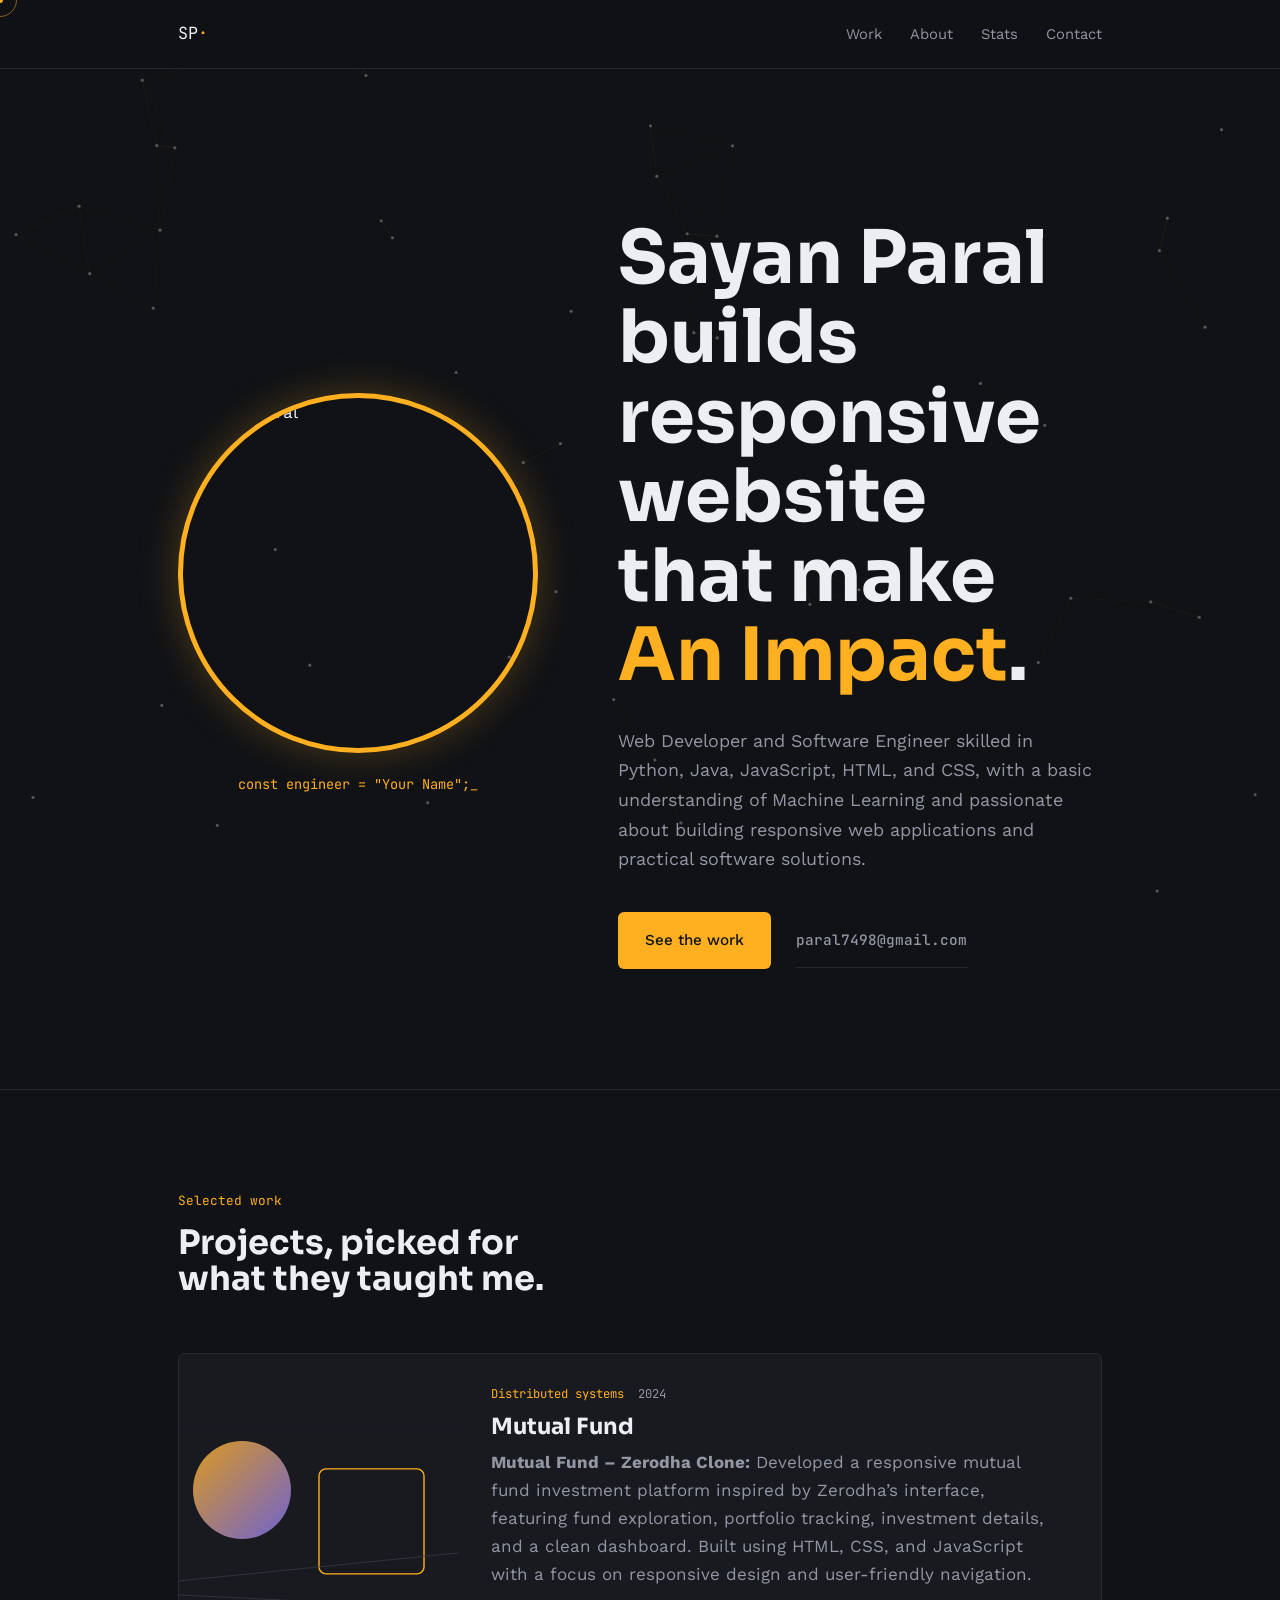
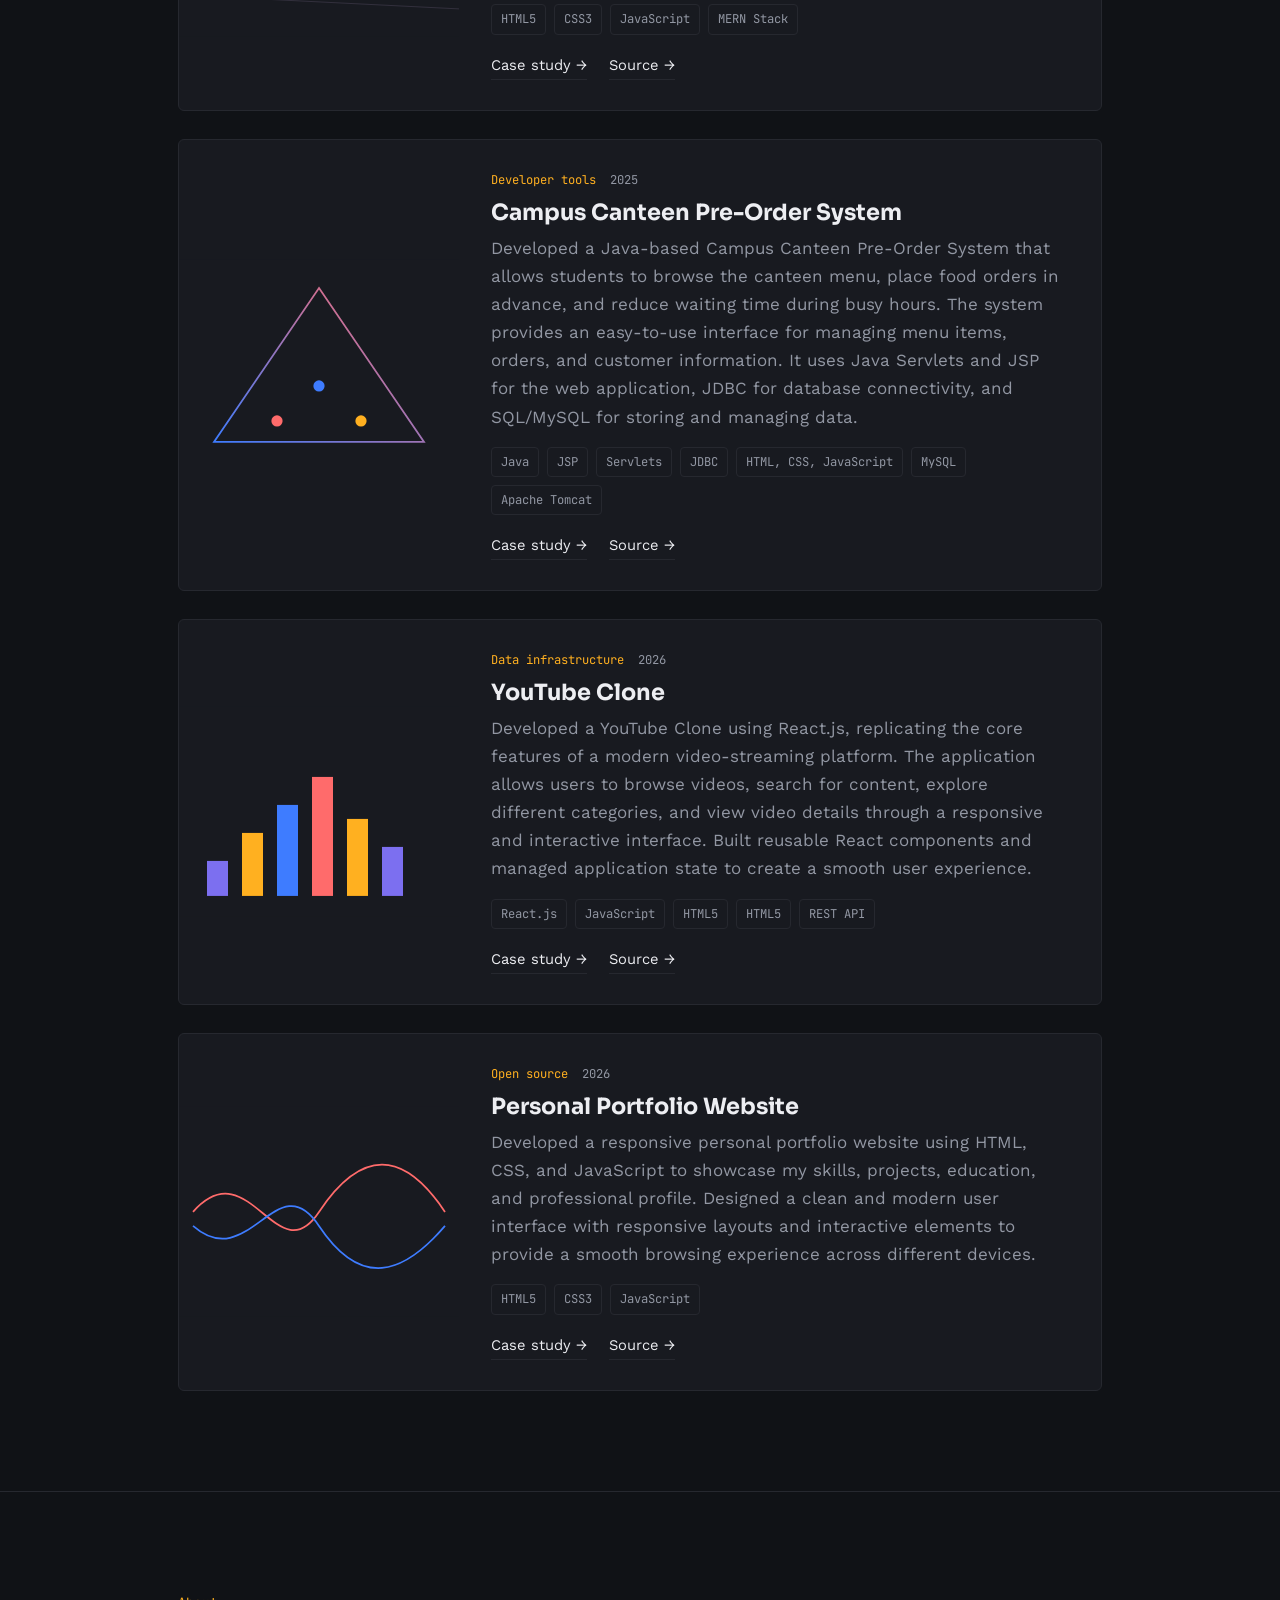
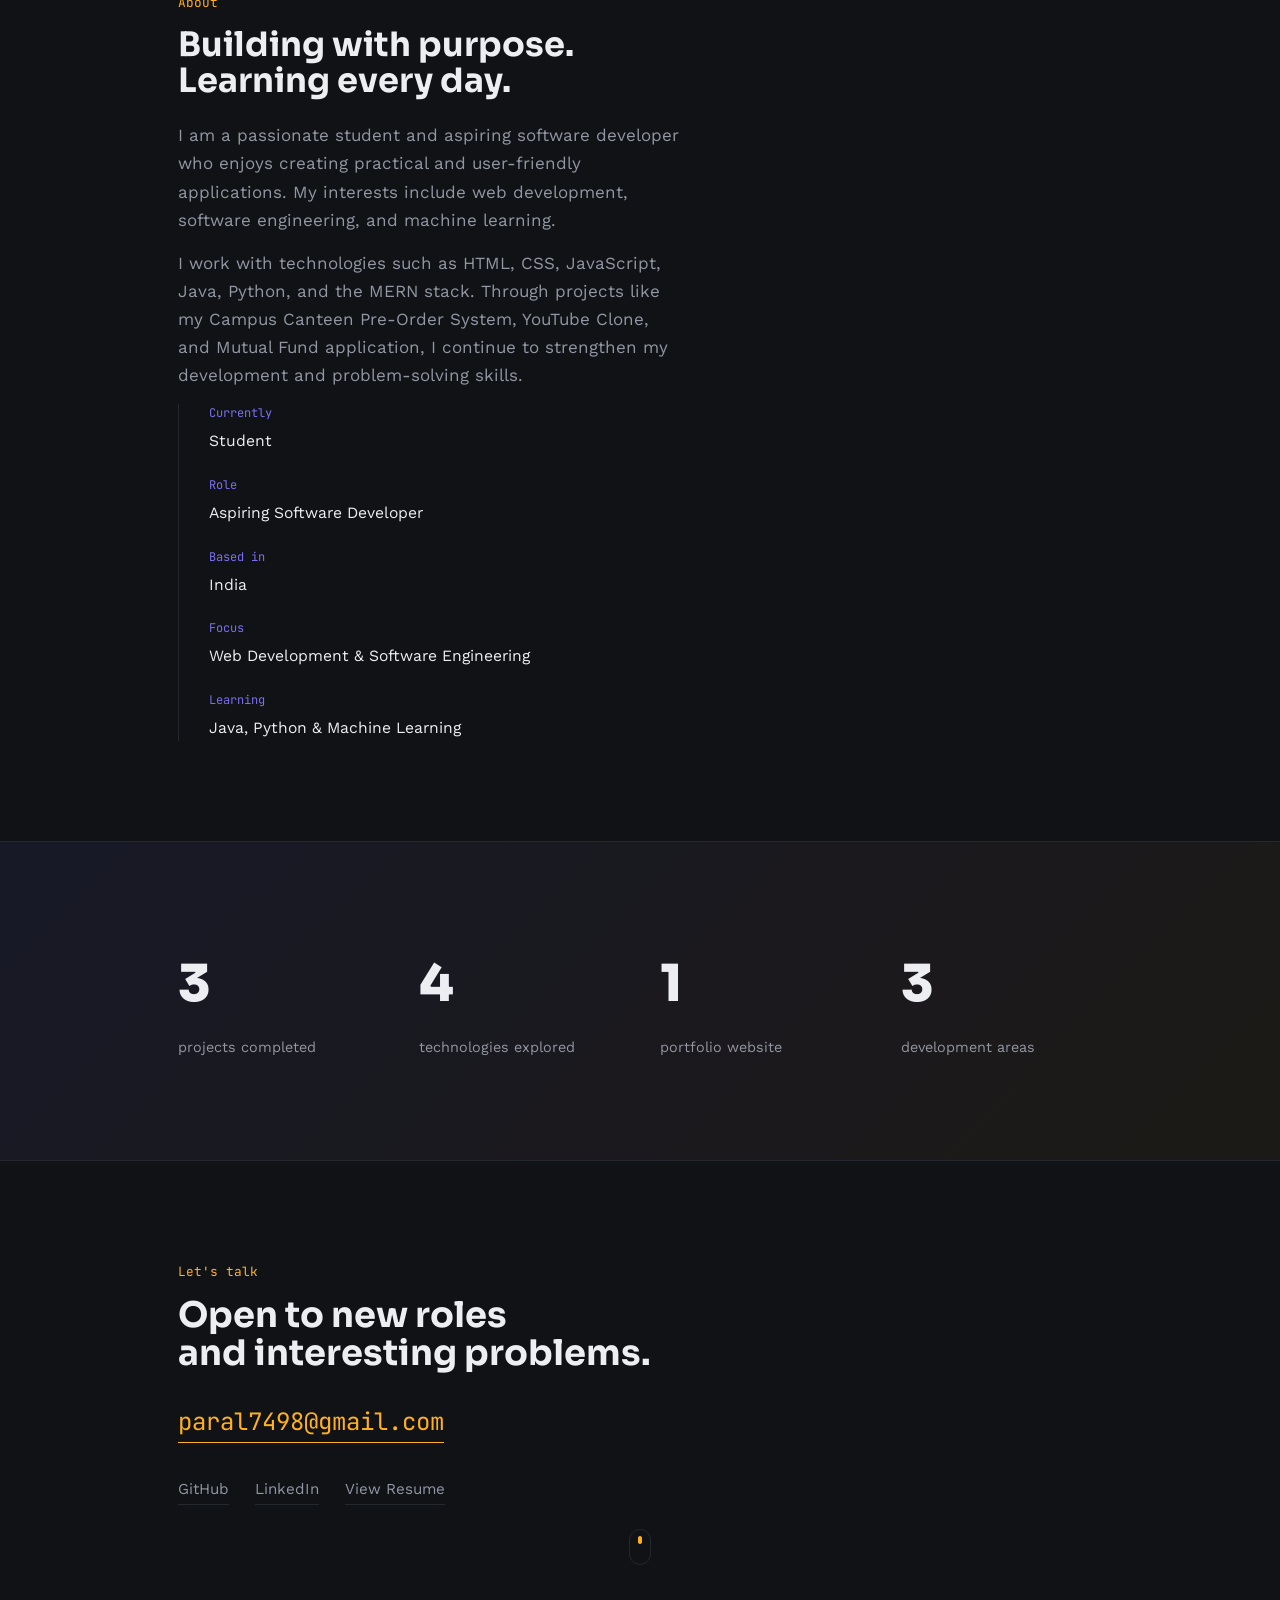
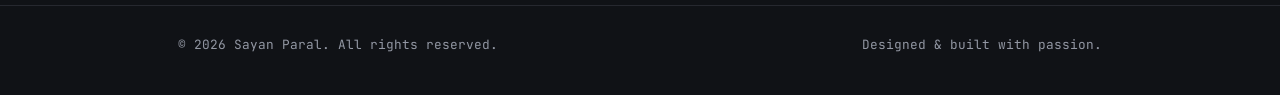
==== index.html @ 381bf586 "Add files via upload" ====
<!DOCTYPE html>
<html lang="en">
<head>
<meta charset="UTF-8">
<meta name="viewport" content="width=device-width, initial-scale=1.0">
<title>SAYAN PARAl — Software Engineer & Web Devoloper</title>
<meta name="description" content="Portfolio of Your Name, software engineer.">
<link rel="preconnect" href="https://fonts.googleapis.com">
<link rel="preconnect" href="https://fonts.gstatic.com" crossorigin>
<link href="https://fonts.googleapis.com/css2?family=Sora:wght@400;500;600;700;800&family=Work+Sans:wght@400;500&family=JetBrains+Mono:wght@400;500&display=swap" rel="stylesheet">
<link rel="stylesheet" href="style.css">
</head>
<body>

<canvas id="net" aria-hidden="true"></canvas>
<div class="cursor-dot" id="cursor-dot" aria-hidden="true"></div>
<div class="cursor-ring" id="cursor-ring" aria-hidden="true"></div>

<header class="site-header">
  <div class="wrap header-inner">
    <a href="#top" class="mark">SP<span class="mark-dot">·</span></a>
    <nav class="main-nav" id="main-nav">
      <a href="#work" data-hover>Work</a>
      <a href="#about" data-hover>About</a>
      <a href="#stats" data-hover>Stats</a>
      <a href="#contact" data-hover>Contact</a>
    </nav>
    <button class="nav-toggle" id="nav-toggle" aria-label="Toggle navigation" aria-expanded="false">
      <span></span><span></span><span></span>
    </button>
  </div>
</header>

<main id="top">

  <section class="hero">
    <div class="wrap hero-content">

      <div class="hero-left">
        <div class="profile-photo">
          <img src="images/profile.png" alt="Sayan Paral">
        </div>
        <p class="hero-tag reveal-up"><span class="typed" id="typed"></span><span class="caret">_</span></p>
      </div>

      <div class="hero-text">
        <h1 class="hero-title">
          <span class="line reveal-up" style="--d:0">Sayan Paral builds</span>
          <span class="line reveal-up" style="--d:1">responsive website</span>
          <span class="line reveal-up" style="--d:2">that make  <em>An Impact</em>.</span>
        </h1>
        <p class="hero-sub reveal-up" style="--d:3">
          Web Developer and Software Engineer skilled in Python, Java, JavaScript, HTML, and CSS, with a basic understanding of Machine Learning and passionate about building responsive web applications and practical software solutions.
        </p>
        <div class="hero-actions reveal-up" style="--d:4">
          <a href="#work" class="btn btn-primary" data-magnetic>See the work</a>
          <a href="mailto:you@example.com" class="btn btn-ghost" data-magnetic>paral7498@gmail.com</a>
        </div>
      </div>

    </div>

    <div class="scroll-cue" aria-hidden="true"><span></span></div>
  </section>

  <section id="work" class="section">
    <div class="wrap">
      <div class="section-head reveal-up">
        <p class="eyebrow">Selected work</p>
        <h2>Projects, picked for<br>what they taught me.</h2>
      </div>

      <div class="project-list">

        <article class="project reveal-up" data-tilt>
          <div class="project-media" data-pattern="1">
            <svg viewBox="0 0 400 300" class="pattern-svg" aria-hidden="true">
              <defs>
                <linearGradient id="g1" x1="0" y1="0" x2="1" y2="1">
                  <stop offset="0%" stop-color="#FFB020"/>
                  <stop offset="100%" stop-color="#7C6FF0"/>
                </linearGradient>
              </defs>
              <rect width="400" height="300" fill="#181A20"/>
              <circle cx="90" cy="90" r="70" fill="url(#g1)" opacity="0.85" class="p-shape p-shape-a"/>
              <rect x="200" y="60" width="150" height="150" rx="10" fill="none" stroke="#FFB020" stroke-width="2" class="p-shape p-shape-b"/>
              <line x1="0" y1="220" x2="400" y2="180" stroke="#3E3A4A" stroke-width="1" class="p-shape p-shape-c"/>
              <line x1="0" y1="240" x2="400" y2="260" stroke="#3E3A4A" stroke-width="1" class="p-shape p-shape-c"/>
            </svg>
          </div>
          <div class="project-body">
            <div class="project-meta">
              <span class="project-tag">Distributed systems</span>
              <span class="project-year">2024</span>
            </div>
            <h3>Mutual Fund</h3>
            <p><b>Mutual Fund – Zerodha Clone:</b> Developed a responsive mutual fund investment platform inspired by Zerodha’s interface, featuring fund exploration, portfolio tracking, investment details, and a clean dashboard. Built using HTML, CSS, and JavaScript with a focus on responsive design and user-friendly navigation.
</p>
            <ul class="project-stack">
              <li>HTML5</li><li>CSS3</li><li>JavaScript</li><li>MERN Stack</li>
            </ul>
            <div class="project-links">
              <a href="#" data-hover>Case study →</a>
              <a href="#" data-hover>Source →</a>
            </div>
          </div>
        </article>

        <article class="project reveal-up" data-tilt>
          <div class="project-media" data-pattern="2">
            <svg viewBox="0 0 400 300" class="pattern-svg" aria-hidden="true">
              <defs>
                <linearGradient id="g2" x1="0" y1="1" x2="1" y2="0">
                  <stop offset="0%" stop-color="#3E7CFF"/>
                  <stop offset="100%" stop-color="#FF6B6B"/>
                </linearGradient>
              </defs>
              <rect width="400" height="300" fill="#181A20"/>
              <polygon points="200,40 350,260 50,260" fill="none" stroke="url(#g2)" stroke-width="2.5" class="p-shape p-shape-a"/>
              <circle cx="200" cy="180" r="8" fill="#3E7CFF" class="p-shape p-shape-b"/>
              <circle cx="140" cy="230" r="8" fill="#FF6B6B" class="p-shape p-shape-c"/>
              <circle cx="260" cy="230" r="8" fill="#FFB020" class="p-shape p-shape-d"/>
            </svg>
          </div>
          <div class="project-body">
            <div class="project-meta">
              <span class="project-tag">Developer tools</span>
              <span class="project-year">2025</span>
            </div>
            <h3>Campus Canteen Pre-Order System</h3>
            <p>Developed a Java-based Campus Canteen Pre-Order System that allows students to browse the canteen menu, place food orders in advance, and reduce waiting time during busy hours. The system provides an easy-to-use interface for managing menu items, orders, and customer information. It uses Java Servlets and JSP for the web application, JDBC for database connectivity, and SQL/MySQL for storing and managing data.</p>
            <ul class="project-stack">
              <li>Java</li><li>JSP</li><li>Servlets</li><li>JDBC</li><li>HTML, CSS, JavaScript</li><li>MySQL</li><li>Apache Tomcat</li>
            </ul>
            <div class="project-links">
              <a href="#" data-hover>Case study →</a>
              <a href="#" data-hover>Source →</a>
            </div>
          </div>
        </article>

        <article class="project reveal-up" data-tilt>
          <div class="project-media" data-pattern="3">
            <svg viewBox="0 0 400 300" class="pattern-svg" aria-hidden="true">
              <rect width="400" height="300" fill="#181A20"/>
              <g class="p-shape p-shape-a">
                <rect x="40" y="220" width="30" height="50" fill="#7C6FF0"/>
                <rect x="90" y="180" width="30" height="90" fill="#FFB020"/>
                <rect x="140" y="140" width="30" height="130" fill="#3E7CFF"/>
                <rect x="190" y="100" width="30" height="170" fill="#FF6B6B"/>
                <rect x="240" y="160" width="30" height="110" fill="#FFB020"/>
                <rect x="290" y="200" width="30" height="70" fill="#7C6FF0"/>
              </g>
            </svg>
          </div>
          <div class="project-body">
            <div class="project-meta">
              <span class="project-tag">Data infrastructure</span>
              <span class="project-year">2026</span>
            </div>
            <h3>YouTube Clone</h3>
            <p>Developed a YouTube Clone using React.js, replicating the core features of a modern video-streaming platform. The application allows users to browse videos, search for content, explore different categories, and view video details through a responsive and interactive interface. Built reusable React components and managed application state to create a smooth user experience.</p>
            <ul class="project-stack">
              <li>React.js</li><li>JavaScript</li><li>HTML5</li><li>HTML5</li><li>REST API</li>
            </ul>
            <div class="project-links">
              <a href="#" data-hover>Case study →</a>
              <a href="#" data-hover>Source →</a>
            </div>
          </div>
        </article>

        <article class="project reveal-up" data-tilt>
          <div class="project-media" data-pattern="4">
            <svg viewBox="0 0 400 300" class="pattern-svg" aria-hidden="true">
              <rect width="400" height="300" fill="#181A20"/>
              <path d="M20,150 C100,60 140,240 200,150 S320,60 380,150" fill="none" stroke="#FF6B6B" stroke-width="2.5" class="p-shape p-shape-a"/>
              <path d="M20,170 C100,240 140,80 200,170 S320,240 380,170" fill="none" stroke="#3E7CFF" stroke-width="2.5" class="p-shape p-shape-b"/>
            </svg>
          </div>
          <div class="project-body">
            <div class="project-meta">
              <span class="project-tag">Open source</span>
              <span class="project-year">2026</span>
            </div>
            <h3>Personal Portfolio Website</h3>
            <p>Developed a responsive personal portfolio website using HTML, CSS, and JavaScript to showcase my skills, projects, education, and professional profile. Designed a clean and modern user interface with responsive layouts and interactive elements to provide a smooth browsing experience across different devices.</p>
            <ul class="project-stack">
              <li>HTML5</li><li>CSS3</li><li>JavaScript
</li>
            </ul>
            <div class="project-links">
              <a href="#" data-hover>Case study →</a>
              <a href="#" data-hover>Source →</a>
            </div>
          </div>
        </article>

      </div>
    </div>
  </section>

  <section id="about" class="section section-about">
    <div class="wrap about-grid">
      <div class="about-copy reveal-up">
        <p class="eyebrow">About</p>
        <h2>Building with purpose.<br>Learning every day.</h2>
        <p>
          I am a passionate student and aspiring software developer who enjoys
          creating practical and user-friendly applications. My interests include
          web development, software engineering, and machine learning.
        </p>
        <p>
          I work with technologies such as HTML, CSS, JavaScript, Java, Python,
          and the MERN stack. Through projects like my Campus Canteen Pre-Order
          System, YouTube Clone, and Mutual Fund application, I continue to
          strengthen my development and problem-solving skills.
        </p>
      <div class="about-facts reveal-up">

    <div class="fact">
        <span class="fact-label">Currently</span>
        <span class="fact-value">Student</span>
    </div>

    <div class="fact">
        <span class="fact-label">Role</span>
        <span class="fact-value">Aspiring Software Developer</span>
    </div>

    <div class="fact">
        <span class="fact-label">Based in</span>
        <span class="fact-value">India</span>
    </div>

    <div class="fact">
        <span class="fact-label">Focus</span>
        <span class="fact-value">Web Development & Software Engineering</span>
    </div>

    <div class="fact">
        <span class="fact-label">Learning</span>
        <span class="fact-value">Java, Python & Machine Learning</span>
    </div>

</div>
  </section>

  <section id="stats" class="section section-stats">
    <div class="wrap stats-grid">

        <div class="stat reveal-up">
            <span class="stat-num" data-count="3">0</span>
            <span class="stat-label">projects completed</span>
        </div>

        <div class="stat reveal-up">
            <span class="stat-num" data-count="5">0</span>
            <span class="stat-label">technologies explored</span>
        </div>

        <div class="stat reveal-up">
            <span class="stat-num" data-count="1">0</span>
            <span class="stat-label">portfolio website</span>
        </div>

        <div class="stat reveal-up">
            <span class="stat-num" data-count="3">0</span>
            <span class="stat-label">development areas</span>
        </div>

    </div>
  </section>

  <section id="contact" class="section section-contact">
    <div class="wrap">
      <p class="eyebrow reveal-up">Let's talk</p>
      <h2 class="reveal-up">Open to new roles<br>and interesting problems.</h2>
      <a href="mailto:you@example.com" class="contact-email reveal-up" data-magnetic>paral7498@gmail.com</a>
      <div class="contact-links reveal-up">
        <a href="https://github.com/Sayanme-crypto" data-hover>GitHub</a>
        <a href="https://www.linkedin.com/in/sayan-paral-2854a3326/" data-hover>LinkedIn</a>
        <a href="Resume_Sayan.pdf" target="_blank" rel="noopener noreferrer">View Resume
        </a>
      </div>
    </div>
  </section>

</main>

<footer class="site-footer">
  <div class="wrap footer-inner">
    <span>© <span id="year"></span> Sayan Paral. All rights reserved.</span>
    <span>Designed & built with passion.</span>
  </div>
</footer>

<script src="script.js"></script>
</body>
</html>
---- style.css ----
/* ---------------------------------------------
   Tokens
--------------------------------------------- */
:root {
  --bg: #101216;
  --bg-alt: #15171D;
  --surface: #181A20;
  --ink: #EDEEF2;
  --ink-soft: #9297A3;
  --amber: #FFB020;
  --violet: #7C6FF0;
  --line: #26282F;

  --font-display: 'Sora', sans-serif;
  --font-body: 'Work Sans', sans-serif;
  --font-mono: 'JetBrains Mono', monospace;

  --max-w: 980px;
  --radius: 6px;
}

* { box-sizing: border-box; }
html { scroll-behavior: smooth; }

@media (prefers-reduced-motion: reduce) {
  html { scroll-behavior: auto; }
  *, .reveal-up { animation: none !important; transition: none !important; opacity: 1 !important; transform: none !important; }
  #net { display: none; }
}

body {
  margin: 0;
  background: var(--bg);
  color: var(--ink);
  font-family: var(--font-body);
  font-size: 17px;
  line-height: 1.65;
  -webkit-font-smoothing: antialiased;
  cursor: none;
}

@media (hover: none) {
  body { cursor: auto; }
  .cursor-dot, .cursor-ring { display: none; }
}

.wrap { max-width: var(--max-w); margin: 0 auto; padding: 0 28px; }
a { color: inherit; text-decoration: none; }
h1, h2, h3 { font-family: var(--font-display); font-weight: 700; line-height: 1.08; margin: 0; }
p { margin: 0 0 0.9em; color: var(--ink-soft); }
p:last-child { margin-bottom: 0; }
em { color: var(--amber); font-style: normal; }

/* ---------------------------------------------
   Canvas network background
--------------------------------------------- */
#net {
  position: fixed;
  inset: 0;
  z-index: 0;
  opacity: 0.55;
}

header, main, footer { position: relative; z-index: 1; }

/* ---------------------------------------------
   Custom cursor
--------------------------------------------- */
.cursor-dot, .cursor-ring {
  position: fixed;
  top: 0; left: 0;
  pointer-events: none;
  z-index: 999;
  border-radius: 50%;
  transform: translate(-50%, -50%);
}
.cursor-dot {
  width: 6px; height: 6px;
  background: var(--amber);
  transition: transform 0.1s ease;
}
.cursor-ring {
  width: 34px; height: 34px;
  border: 1px solid rgba(255,176,32,0.5);
  transition: transform 0.18s ease, width 0.2s ease, height 0.2s ease, border-color 0.2s ease;
}
.cursor-ring.active {
  width: 54px; height: 54px;
  border-color: var(--violet);
}

/* ---------------------------------------------
   Header
--------------------------------------------- */
.site-header {
  position: sticky;
  top: 0;
  z-index: 10;
  background: rgba(16, 18, 22, 0.75);
  backdrop-filter: blur(10px);
  border-bottom: 1px solid var(--line);
}
.header-inner { display: flex; align-items: center; justify-content: space-between; height: 68px; }
.mark { font-family: var(--font-mono); font-size: 1.05rem; }
.mark-dot { color: var(--amber); }
.main-nav { display: flex; gap: 28px; }
.main-nav a { font-size: 0.92rem; color: var(--ink-soft); position: relative; padding: 6px 0; }
.main-nav a::after {
  content: ''; position: absolute; left: 0; right: 100%; bottom: 0;
  height: 1px; background: var(--amber); transition: right 0.25s ease;
}
.main-nav a:hover, .main-nav a:focus-visible { color: var(--ink); }
.main-nav a:hover::after, .main-nav a:focus-visible::after { right: 0; }

.nav-toggle { display: none; flex-direction: column; gap: 5px; background: none; border: none; cursor: pointer; padding: 8px; }
.nav-toggle span { width: 22px; height: 2px; background: var(--ink); display: block; }

a:focus-visible, button:focus-visible { outline: 2px solid var(--amber); outline-offset: 3px; }

/* ---------------------------------------------
   Hero
--------------------------------------------- */
.hero { padding: 150px 0 120px; min-height: 88vh; display: flex; align-items: center; }
.hero .wrap { width: 100%; }

/* photo + text side by side */
.hero-content {
  display: flex;
  align-items: center;
  justify-content: space-between;
  gap: 80px;
}

/* left side: photo on top, tag underneath */
.hero-left {
  display: flex;
  flex-direction: column;
  align-items: center;
  gap: 20px;
  flex-shrink: 0;
}

.profile-photo {
  width: 360px;
  height: 360px;
  flex-shrink: 0;
}

.profile-photo img {
  width: 100%;
  height: 100%;
  object-fit: cover;
  border-radius: 50%;
  border: 5px solid var(--amber);
  box-shadow: 0 0 40px rgba(255, 176, 32, 0.25);
  display: block;
}

.hero-tag {
  font-family: var(--font-mono);
  font-size: 0.85rem;
  color: var(--amber);
  margin: 0;
  min-height: 1.2em;
}
.caret { animation: blink 1s step-end infinite; }
@keyframes blink { 50% { opacity: 0; } }

/* right side: headline, then description, then the two action tags */
.hero-text { min-width: 0; }

.hero-title { font-size: clamp(2.6rem, 6vw, 4.6rem); margin-bottom: 30px; }
.hero-title .line { display: block; }

.hero-sub { max-width: 48ch; font-size: 1.12rem; margin-bottom: 38px; }

.hero-actions { display: flex; align-items: center; gap: 24px; flex-wrap: wrap; }

.btn {
  display: inline-block;
  padding: 15px 26px;
  border-radius: var(--radius);
  font-size: 0.95rem;
  font-weight: 500;
  border: 1px solid transparent;
  transition: background 0.2s ease, color 0.2s ease, border-color 0.2s ease, transform 0.2s ease;
}
.btn-primary { background: var(--amber); color: #14161A; }
.btn-primary:hover { background: #ffc35c; }
.btn-ghost { font-family: var(--font-mono); font-size: 0.9rem; color: var(--ink-soft); border-bottom: 1px solid var(--line); border-radius: 0; padding: 15px 0; }
.btn-ghost:hover { color: var(--ink); border-color: var(--amber); }

.scroll-cue {
  position: absolute;
  bottom: 40px;
  left: 50%;
  transform: translateX(-50%);
  width: 22px;
  height: 36px;
  border: 1px solid var(--line);
  border-radius: 12px;
}
.scroll-cue span {
  display: block;
  width: 4px; height: 8px;
  background: var(--amber);
  border-radius: 2px;
  margin: 6px auto 0;
  animation: scrollcue 1.8s ease infinite;
}
@keyframes scrollcue {
  0% { transform: translateY(0); opacity: 1; }
  70% { transform: translateY(12px); opacity: 0; }
  100% { opacity: 0; }
}

/* ---------------------------------------------
   Reveal-on-scroll
--------------------------------------------- */
.reveal-up {
  opacity: 0;
  transform: translateY(24px);
  transition: opacity 0.7s ease, transform 0.7s ease;
  transition-delay: calc(var(--d, 0) * 0.09s);
}
.reveal-up.in { opacity: 1; transform: translateY(0); }

/* ---------------------------------------------
   Sections
--------------------------------------------- */
.section { padding: 100px 0; border-top: 1px solid var(--line); }
.section-alt { background: var(--bg-alt); }

.eyebrow {
  font-family: var(--font-mono);
  font-size: 0.8rem;
  color: var(--amber);
  margin: 0 0 14px;
}

.section-head { margin-bottom: 56px; max-width: 40ch; }
.section-head h2 { font-size: 2.1rem; }

/* ---------------------------------------------
   Projects
--------------------------------------------- */
.project-list { display: flex; flex-direction: column; gap: 28px; }

.project {
  display: grid;
  grid-template-columns: 280px 1fr;
  gap: 32px;
  background: var(--surface);
  border: 1px solid var(--line);
  border-radius: var(--radius);
  overflow: hidden;
  transition: border-color 0.25s ease, transform 0.25s ease;
  will-change: transform;
}
.project:hover { border-color: #3a3d47; }

.project-media {
  position: relative;
  overflow: hidden;
  min-height: 220px;
}
.pattern-svg { width: 100%; height: 100%; display: block; }
.p-shape { transition: transform 0.6s cubic-bezier(0.2, 0.8, 0.2, 1); transform-origin: center; }
.project:hover .p-shape-a { transform: scale(1.08) rotate(-4deg); }
.project:hover .p-shape-b { transform: scale(1.05) rotate(3deg); }
.project:hover .p-shape-c { transform: translateX(6px); }
.project:hover .p-shape-d { transform: scale(1.15); }

.project-body { padding: 30px 30px 30px 0; display: flex; flex-direction: column; justify-content: center; }

.project-meta { display: flex; gap: 14px; align-items: center; margin-bottom: 10px; }
.project-tag { font-family: var(--font-mono); font-size: 0.76rem; color: var(--amber); }
.project-year { font-family: var(--font-mono); font-size: 0.76rem; color: var(--ink-soft); }

.project h3 { font-size: 1.4rem; margin-bottom: 10px; color: var(--ink); }
.project p { max-width: 52ch; margin-bottom: 16px; }

.project-stack { list-style: none; display: flex; flex-wrap: wrap; gap: 8px; padding: 0; margin: 0 0 18px; }
.project-stack li {
  font-family: var(--font-mono); font-size: 0.76rem; color: var(--ink-soft);
  border: 1px solid var(--line); border-radius: 4px; padding: 4px 9px;
}

.project-links { display: flex; gap: 22px; }
.project-links a { font-size: 0.92rem; color: var(--ink); border-bottom: 1px solid var(--line); padding-bottom: 2px; transition: border-color 0.2s ease, color 0.2s ease; }
.project-links a:hover { color: var(--amber); border-color: var(--amber); }

/* ---------------------------------------------
   About
--------------------------------------------- */
.about-grid { display: grid; grid-template-columns: 1.4fr 1fr; gap: 60px; }
.about-copy h2 { font-size: 2.1rem; margin-bottom: 22px; }
.about-copy p { max-width: 54ch; }

.about-facts { display: flex; flex-direction: column; gap: 22px; border-left: 1px solid var(--line); padding-left: 30px; }
.fact { display: flex; flex-direction: column; gap: 4px; }
.fact-label { font-family: var(--font-mono); font-size: 0.75rem; color: var(--violet); }
.fact-value { font-size: 0.98rem; color: var(--ink); }

/* ---------------------------------------------
   Stats
--------------------------------------------- */
.section-stats { background: linear-gradient(135deg, rgba(124,111,240,0.08), rgba(255,176,32,0.05)); }
.stats-grid { display: grid; grid-template-columns: repeat(4, 1fr); gap: 40px; text-align: left; }
.stat-num {
  display: block;
  font-family: var(--font-display);
  font-size: clamp(2.4rem, 4vw, 3.2rem);
  font-weight: 800;
  color: var(--ink);
  margin-bottom: 6px;
}
.stat-label { font-size: 0.9rem; color: var(--ink-soft); }

/* ---------------------------------------------
   Contact
--------------------------------------------- */
.section-contact h2 { font-size: 2.2rem; margin: 0 0 30px; }
.contact-email {
  font-family: var(--font-mono);
  font-size: 1.5rem;
  color: var(--amber);
  display: inline-block;
  margin-bottom: 34px;
  border-bottom: 1px solid var(--amber);
}
.contact-email:hover { color: var(--violet); border-color: var(--violet); }
.contact-links { display: flex; gap: 26px; }
.contact-links a { font-size: 0.95rem; color: var(--ink-soft); border-bottom: 1px solid var(--line); padding-bottom: 2px; }
.contact-links a:hover { color: var(--ink); border-color: var(--ink); }

/* ---------------------------------------------
   Footer
--------------------------------------------- */
.site-footer { border-top: 1px solid var(--line); padding: 28px 0 40px; }
.footer-inner { display: flex; justify-content: space-between; font-family: var(--font-mono); font-size: 0.8rem; color: var(--ink-soft); }

/* ---------------------------------------------
   Responsive
--------------------------------------------- */
@media (max-width: 850px) {
  .hero-content {
    flex-direction: column;
    text-align: center;
    gap: 40px;
  }

  .profile-photo {
    width: 280px;
    height: 280px;
  }
}

@media (max-width: 760px) {
  body { cursor: auto; }
  .cursor-dot, .cursor-ring { display: none; }

  .main-nav {
    position: absolute; top: 68px; left: 0; right: 0;
    background: var(--bg); border-bottom: 1px solid var(--line);
    flex-direction: column; padding: 16px 28px 24px; gap: 16px; display: none;
  }
  .main-nav.open { display: flex; }
  .nav-toggle { display: flex; }

  .hero { padding: 110px 0 80px; min-height: auto; }

  .wrap { padding: 0 20px; }

  .project { grid-template-columns: 1fr; }
  .project-media { min-height: 180px; }
  .project-body { padding: 24px; }

  .about-grid { grid-template-columns: 1fr; }
  .about-facts { border-left: none; border-top: 1px solid var(--line); padding-left: 0; padding-top: 26px; }

  .stats-grid { grid-template-columns: repeat(2, 1fr); gap: 32px; }

  .footer-inner { flex-direction: column; gap: 6px; }
}
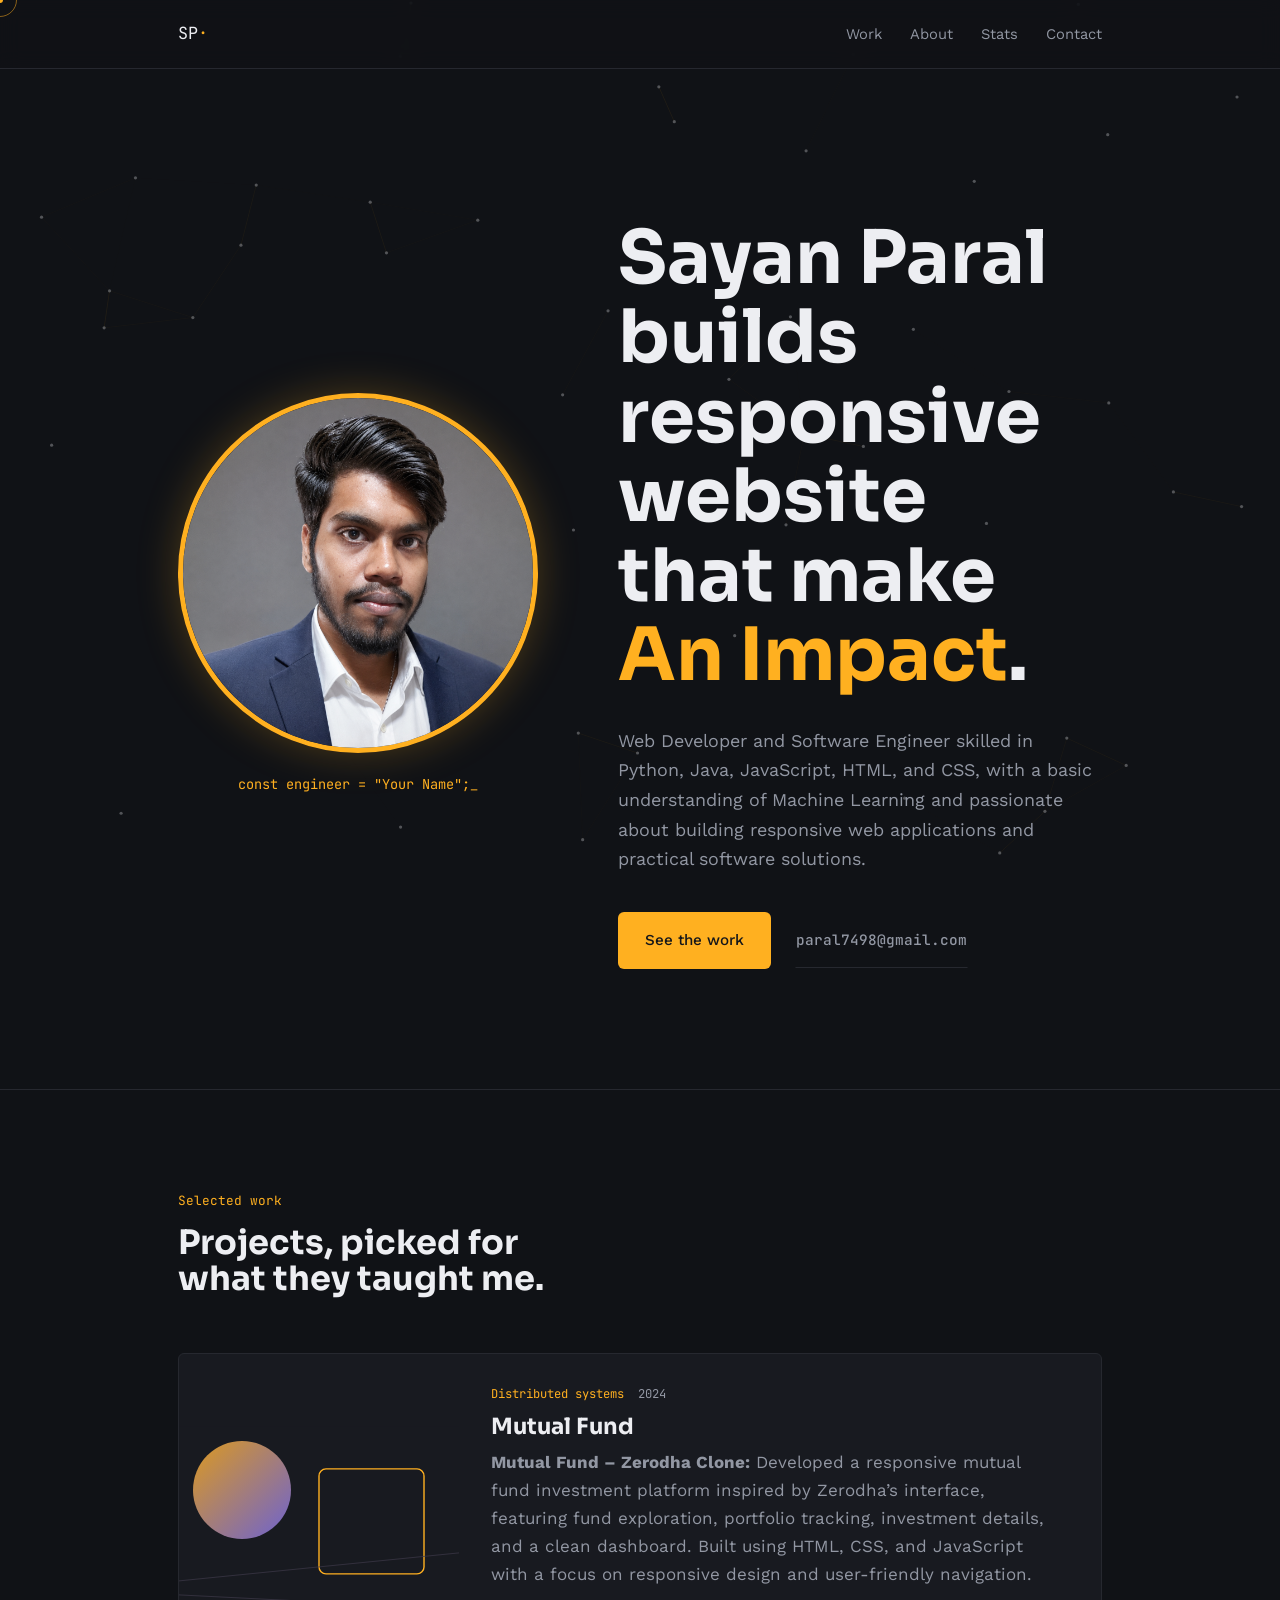
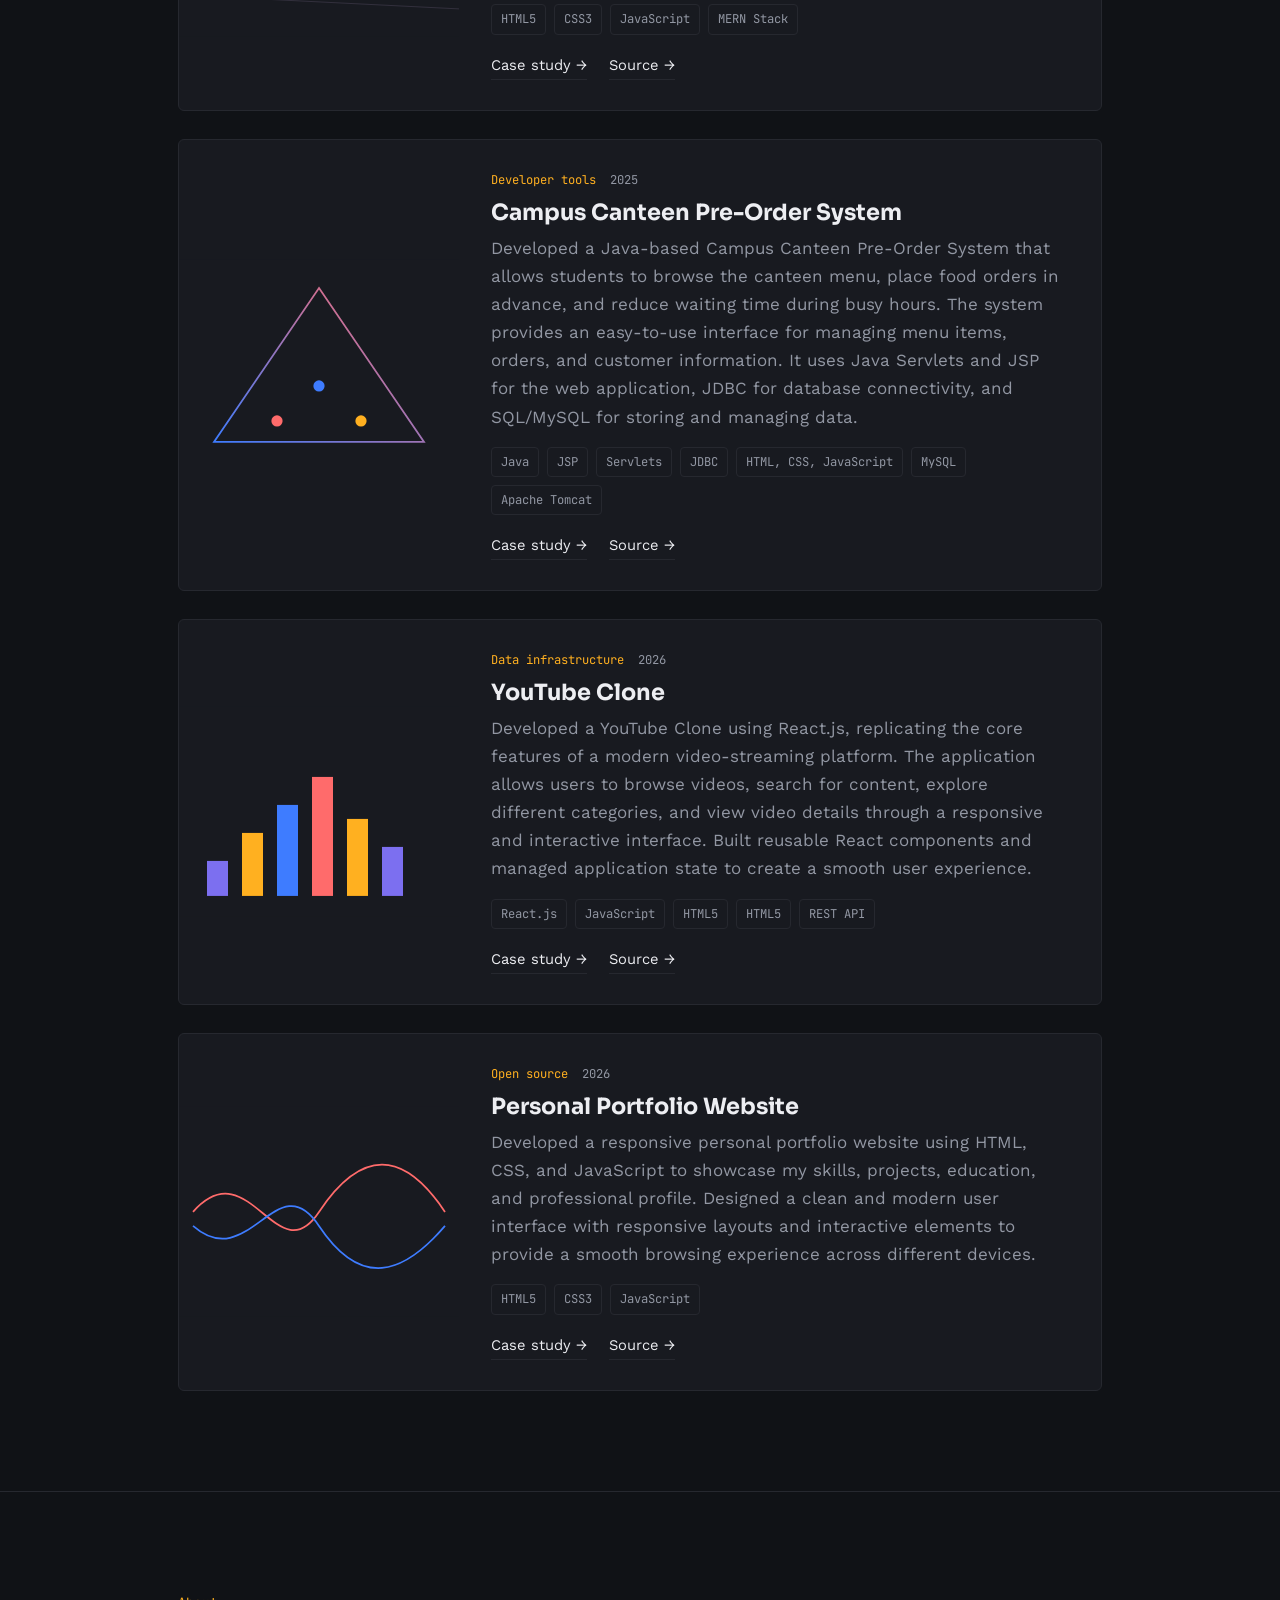
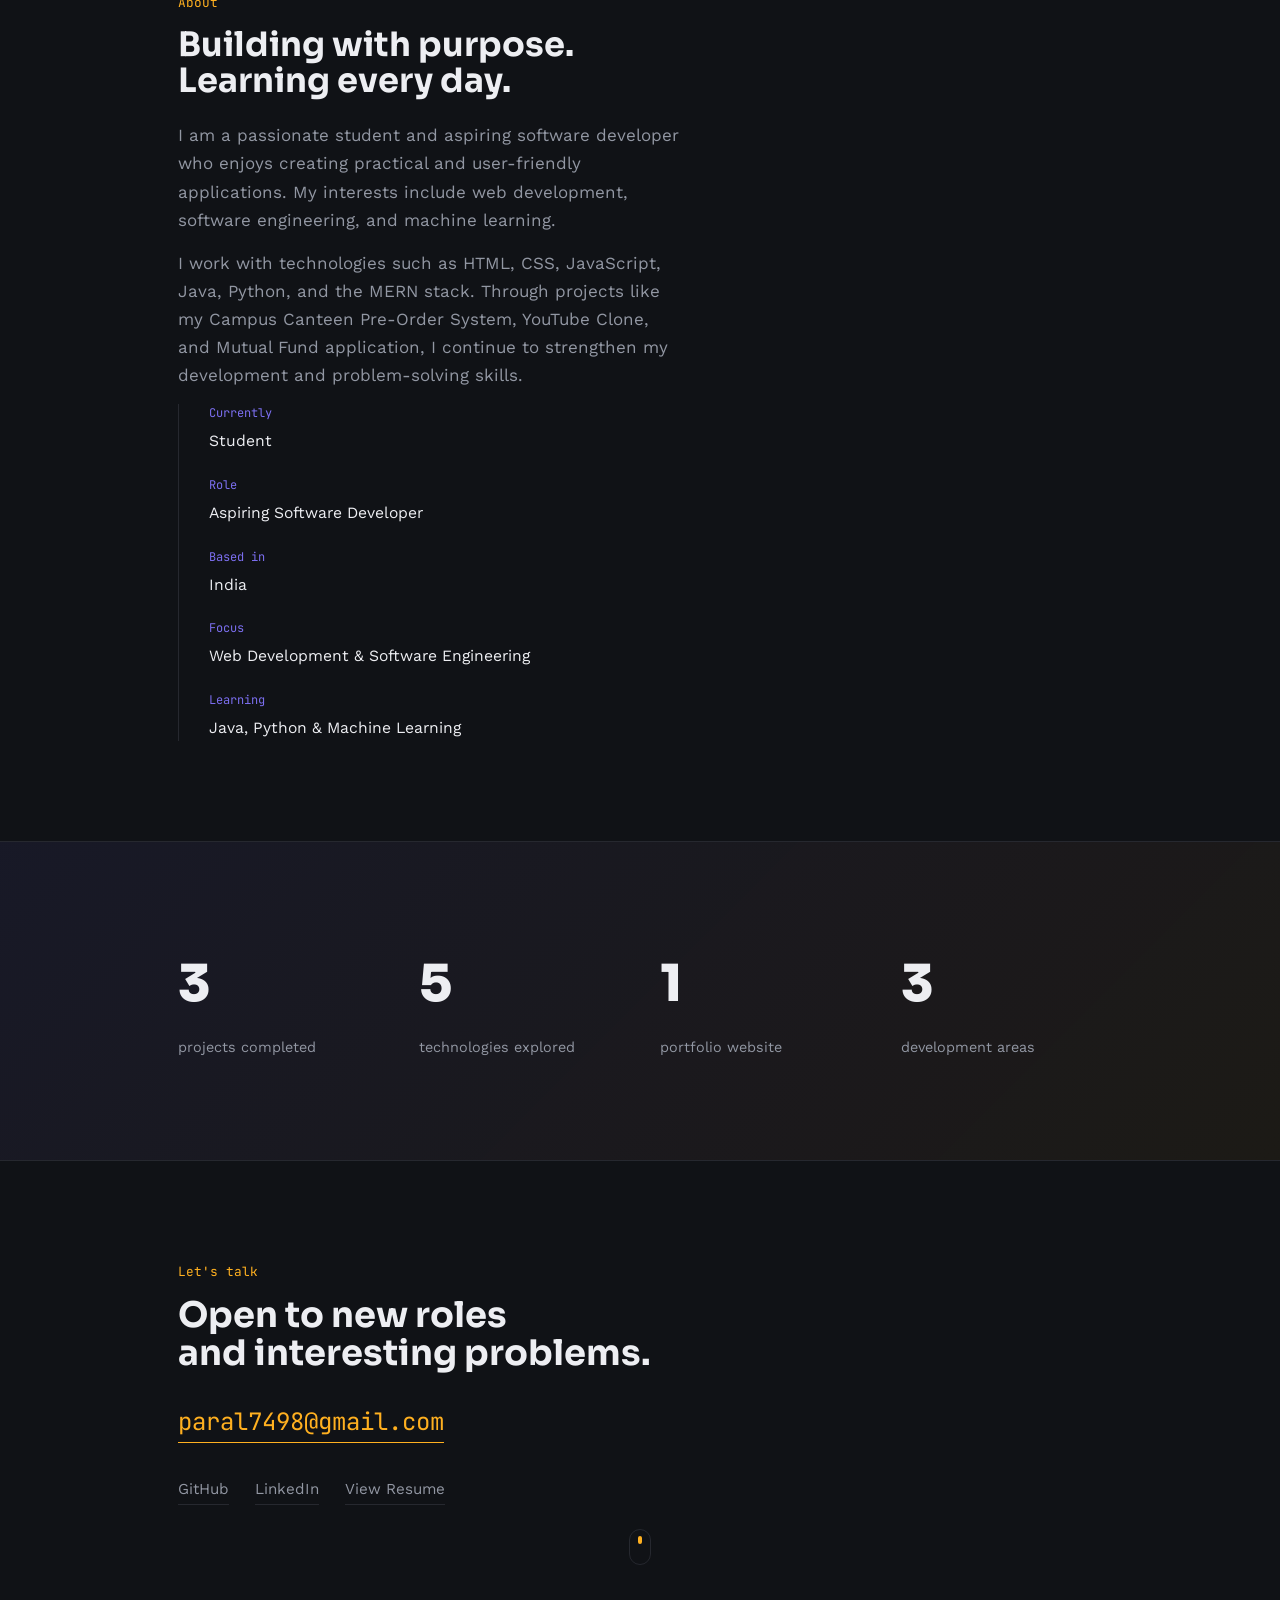
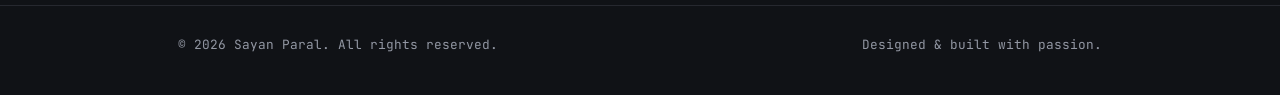
==== commit 37cfdf8f: "Update image source path in index.html" ====
--- a/index.html
+++ b/index.html
@@ -38,7 +38,7 @@
 
       <div class="hero-left">
         <div class="profile-photo">
-          <img src="images/profile.png" alt="Sayan Paral">
+          <img src="profile.png" alt="Sayan Paral">
         </div>
         <p class="hero-tag reveal-up"><span class="typed" id="typed"></span><span class="caret">_</span></p>
       </div>
@@ -297,4 +297,4 @@
 
 <script src="script.js"></script>
 </body>
-</html>+</html>
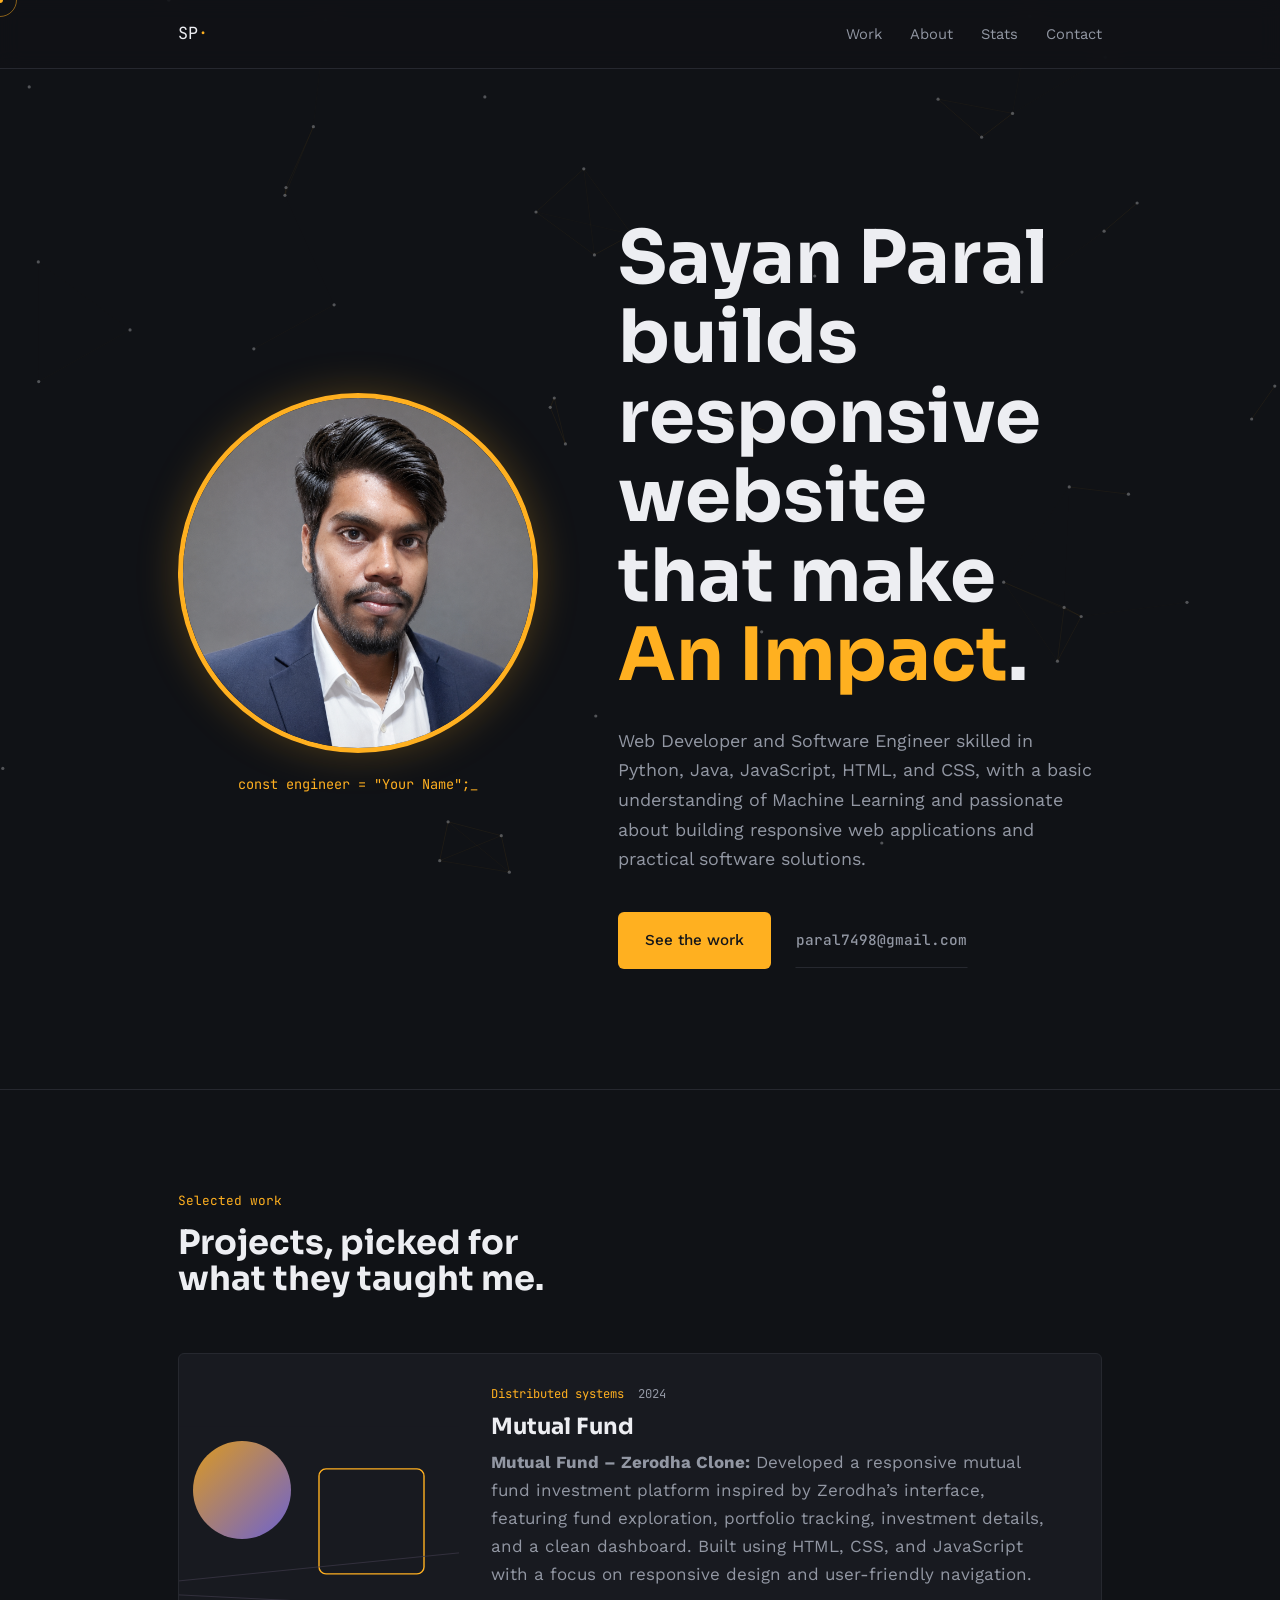
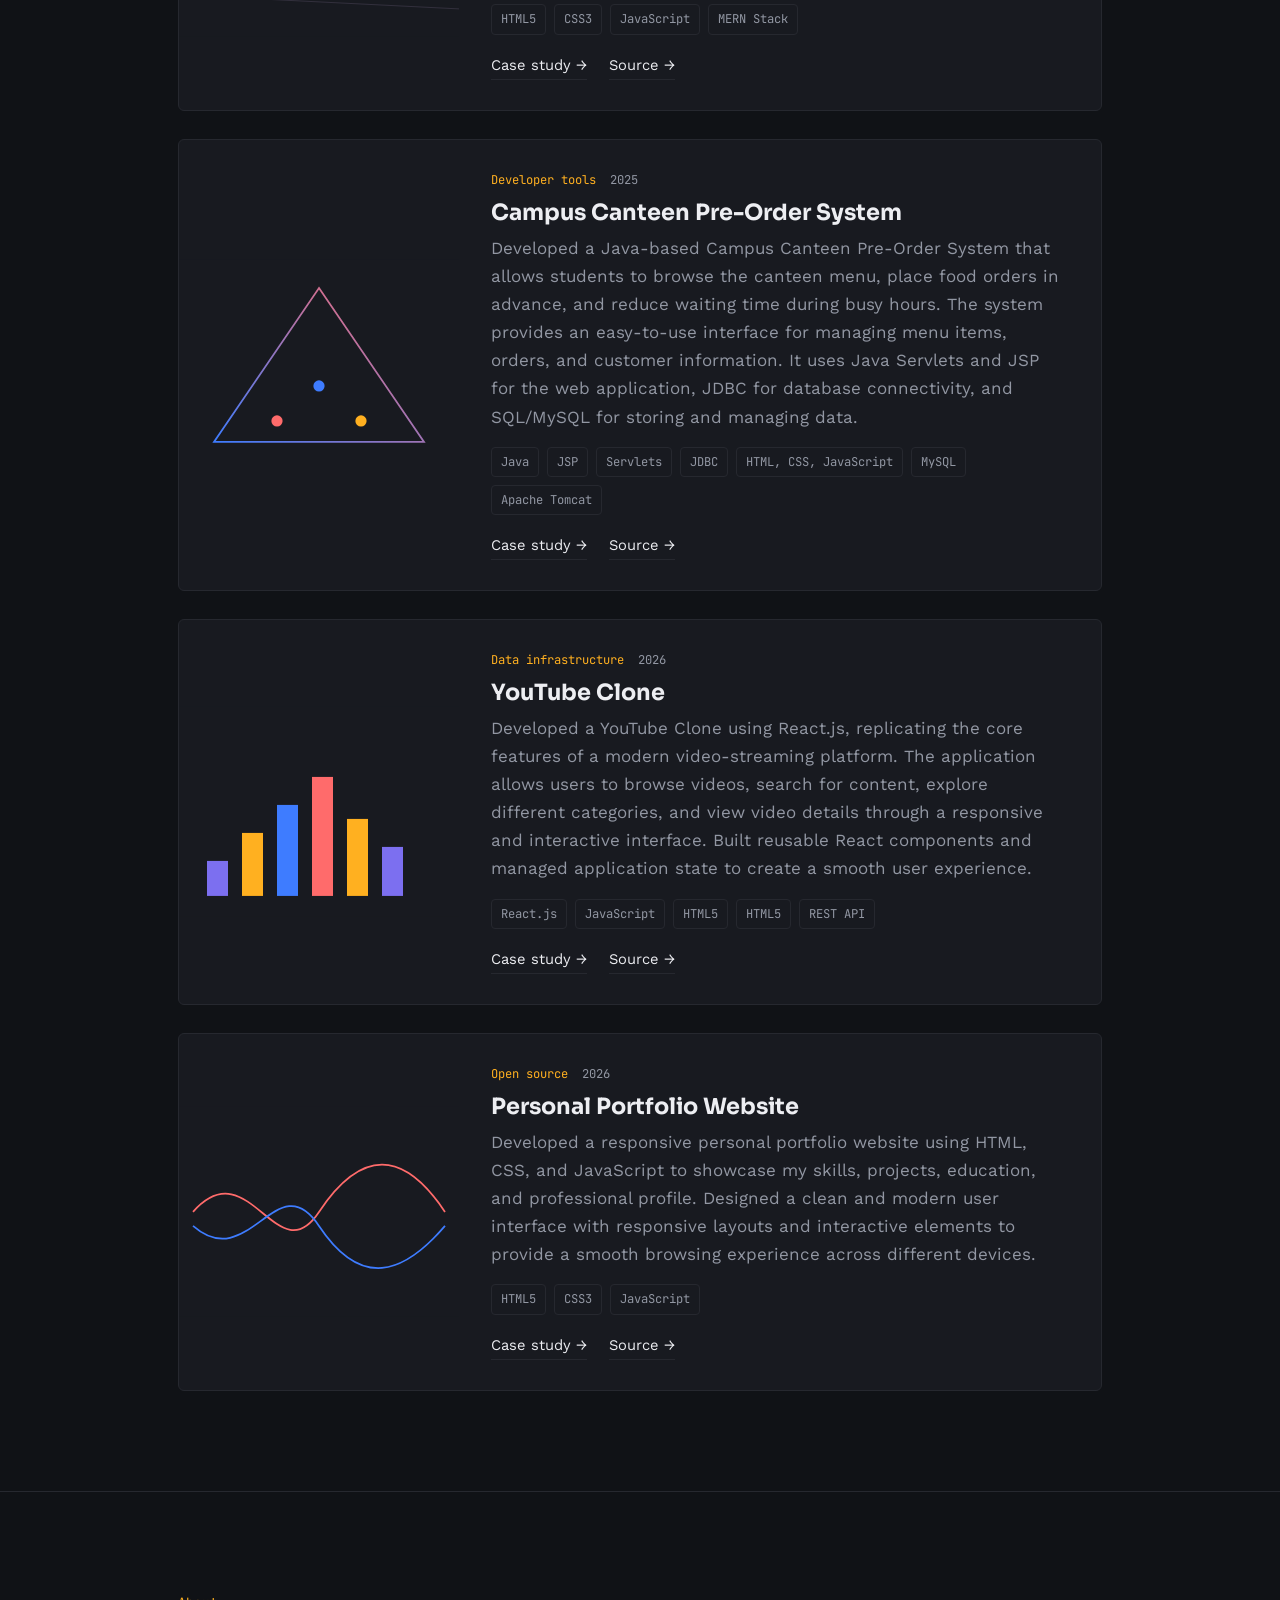
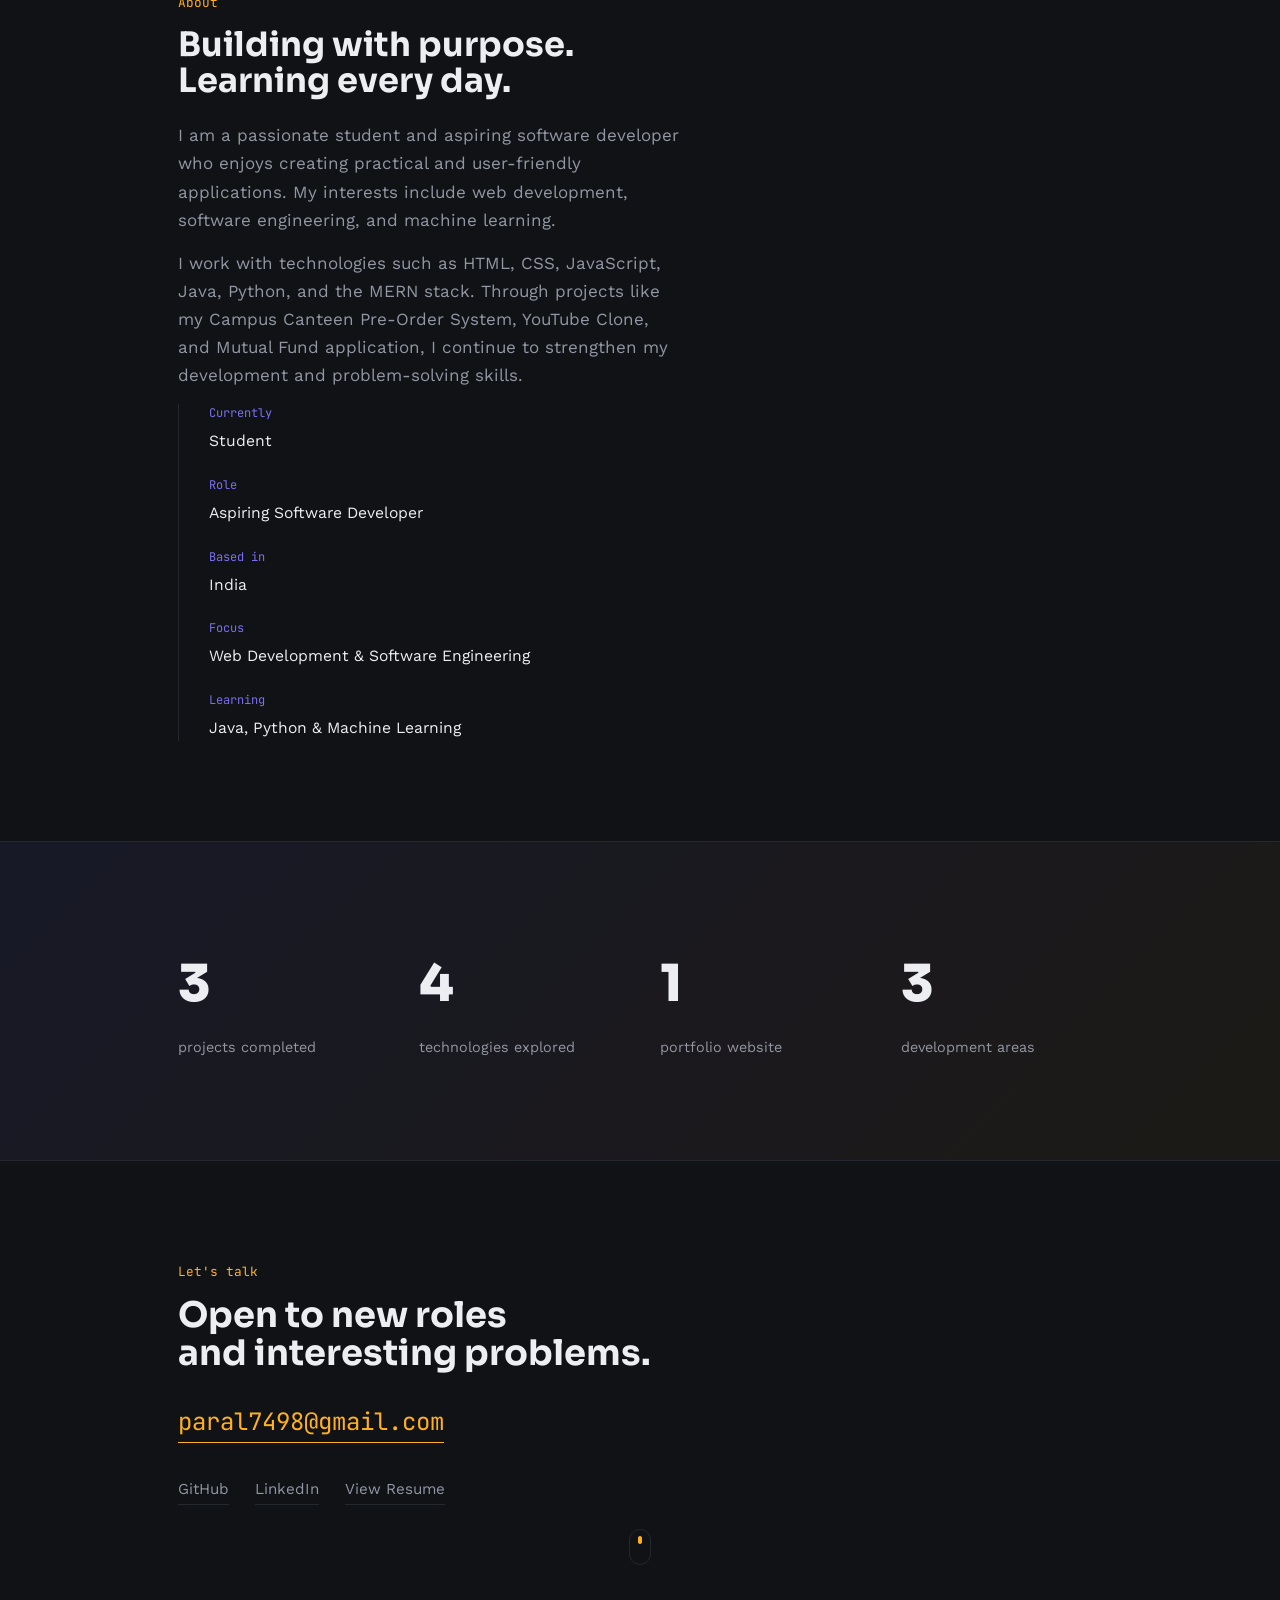
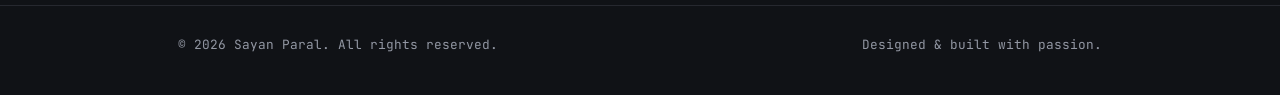
==== commit 45ae31da: "Fix title typo in index.html" ====
--- a/index.html
+++ b/index.html
@@ -3,7 +3,7 @@
 <head>
 <meta charset="UTF-8">
 <meta name="viewport" content="width=device-width, initial-scale=1.0">
-<title>SAYAN PARAl — Software Engineer & Web Devoloper</title>
+<title>SAYAN PARAL — Software Engineer & Web Devoloper</title>
 <meta name="description" content="Portfolio of Your Name, software engineer.">
 <link rel="preconnect" href="https://fonts.googleapis.com">
 <link rel="preconnect" href="https://fonts.gstatic.com" crossorigin>
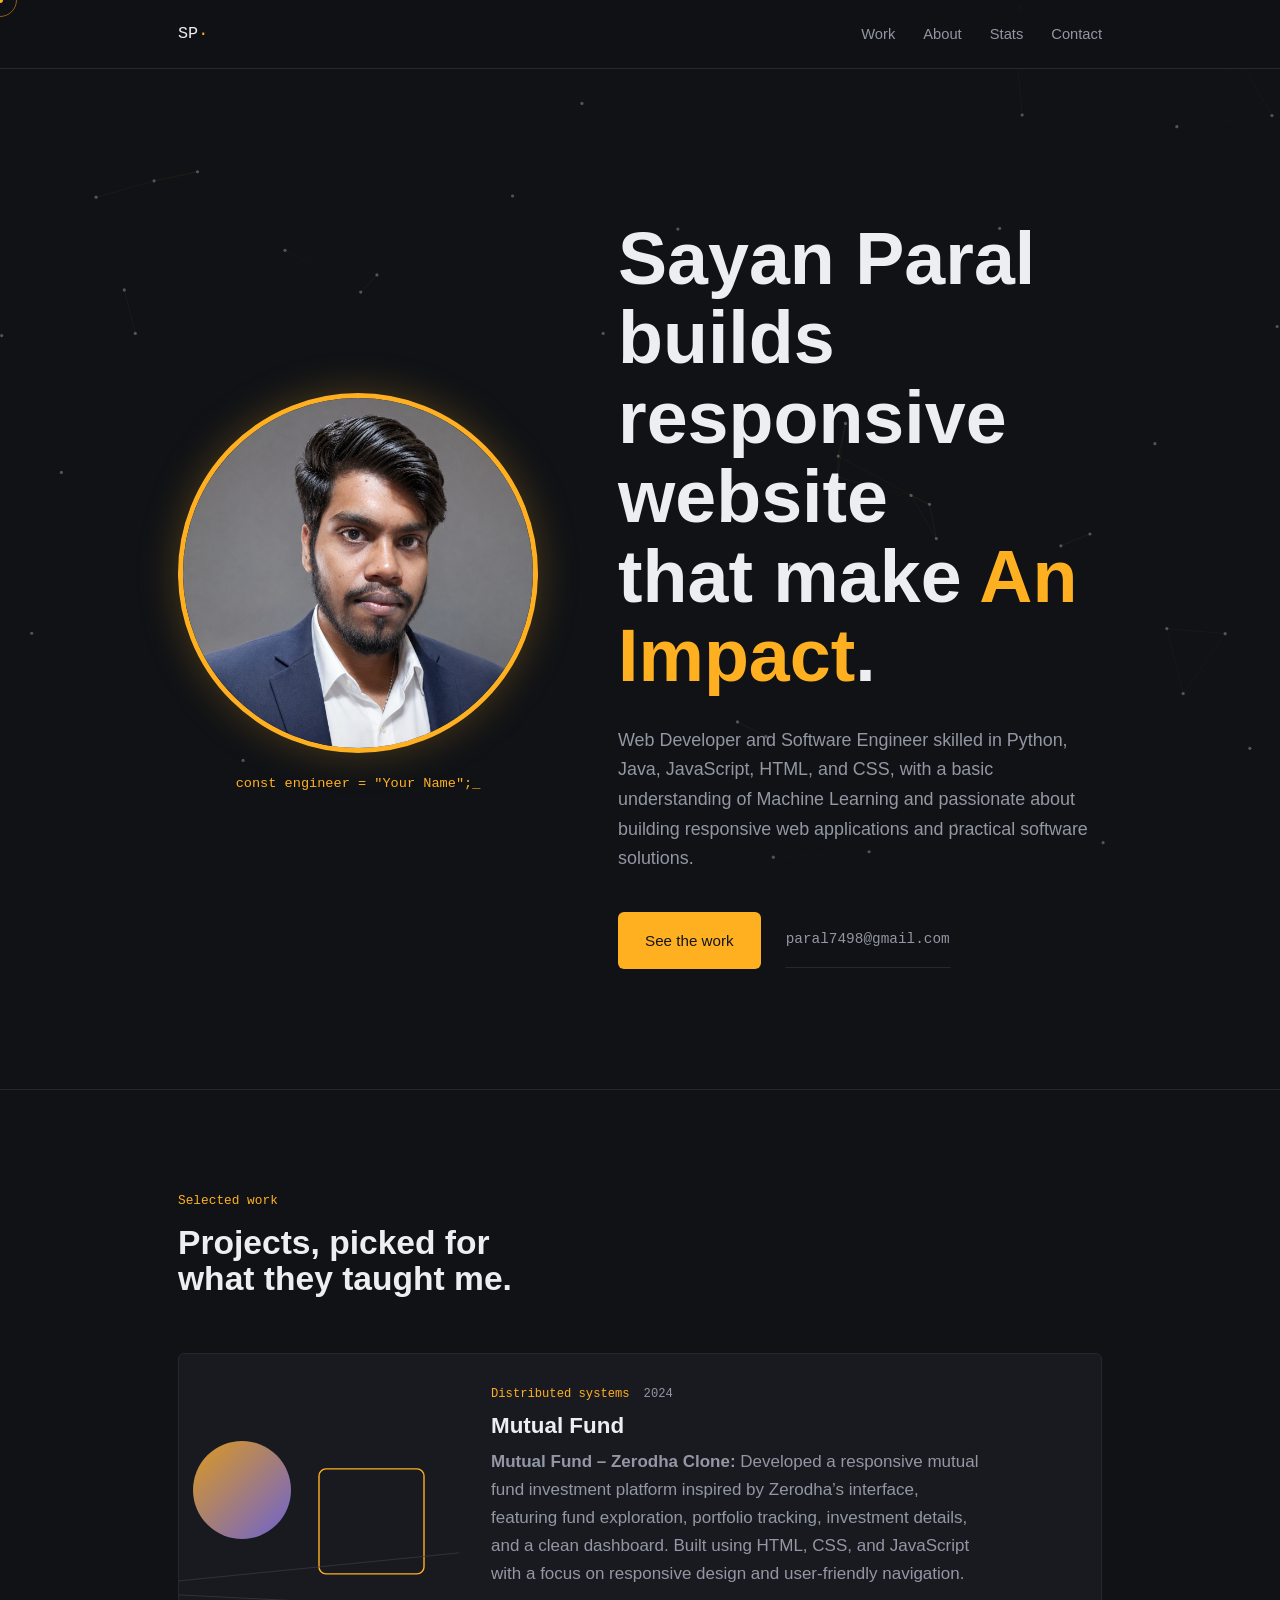
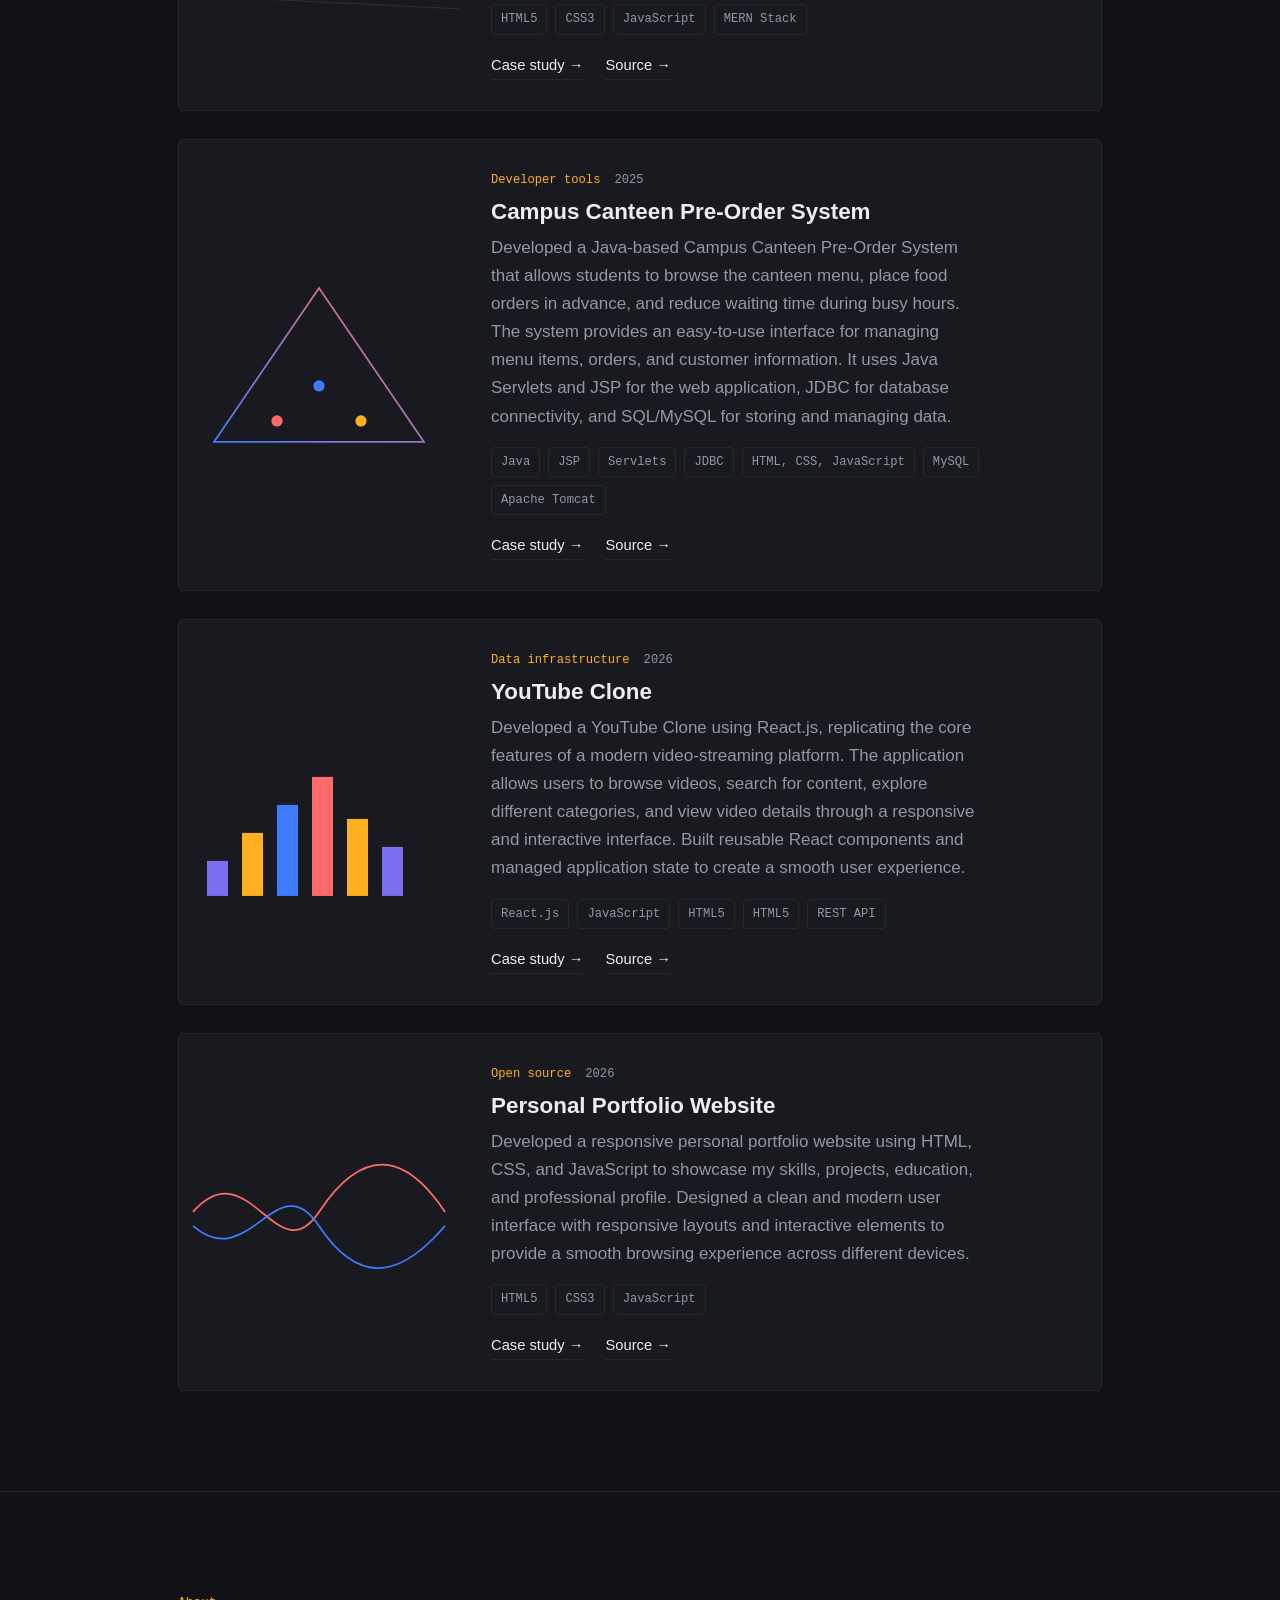
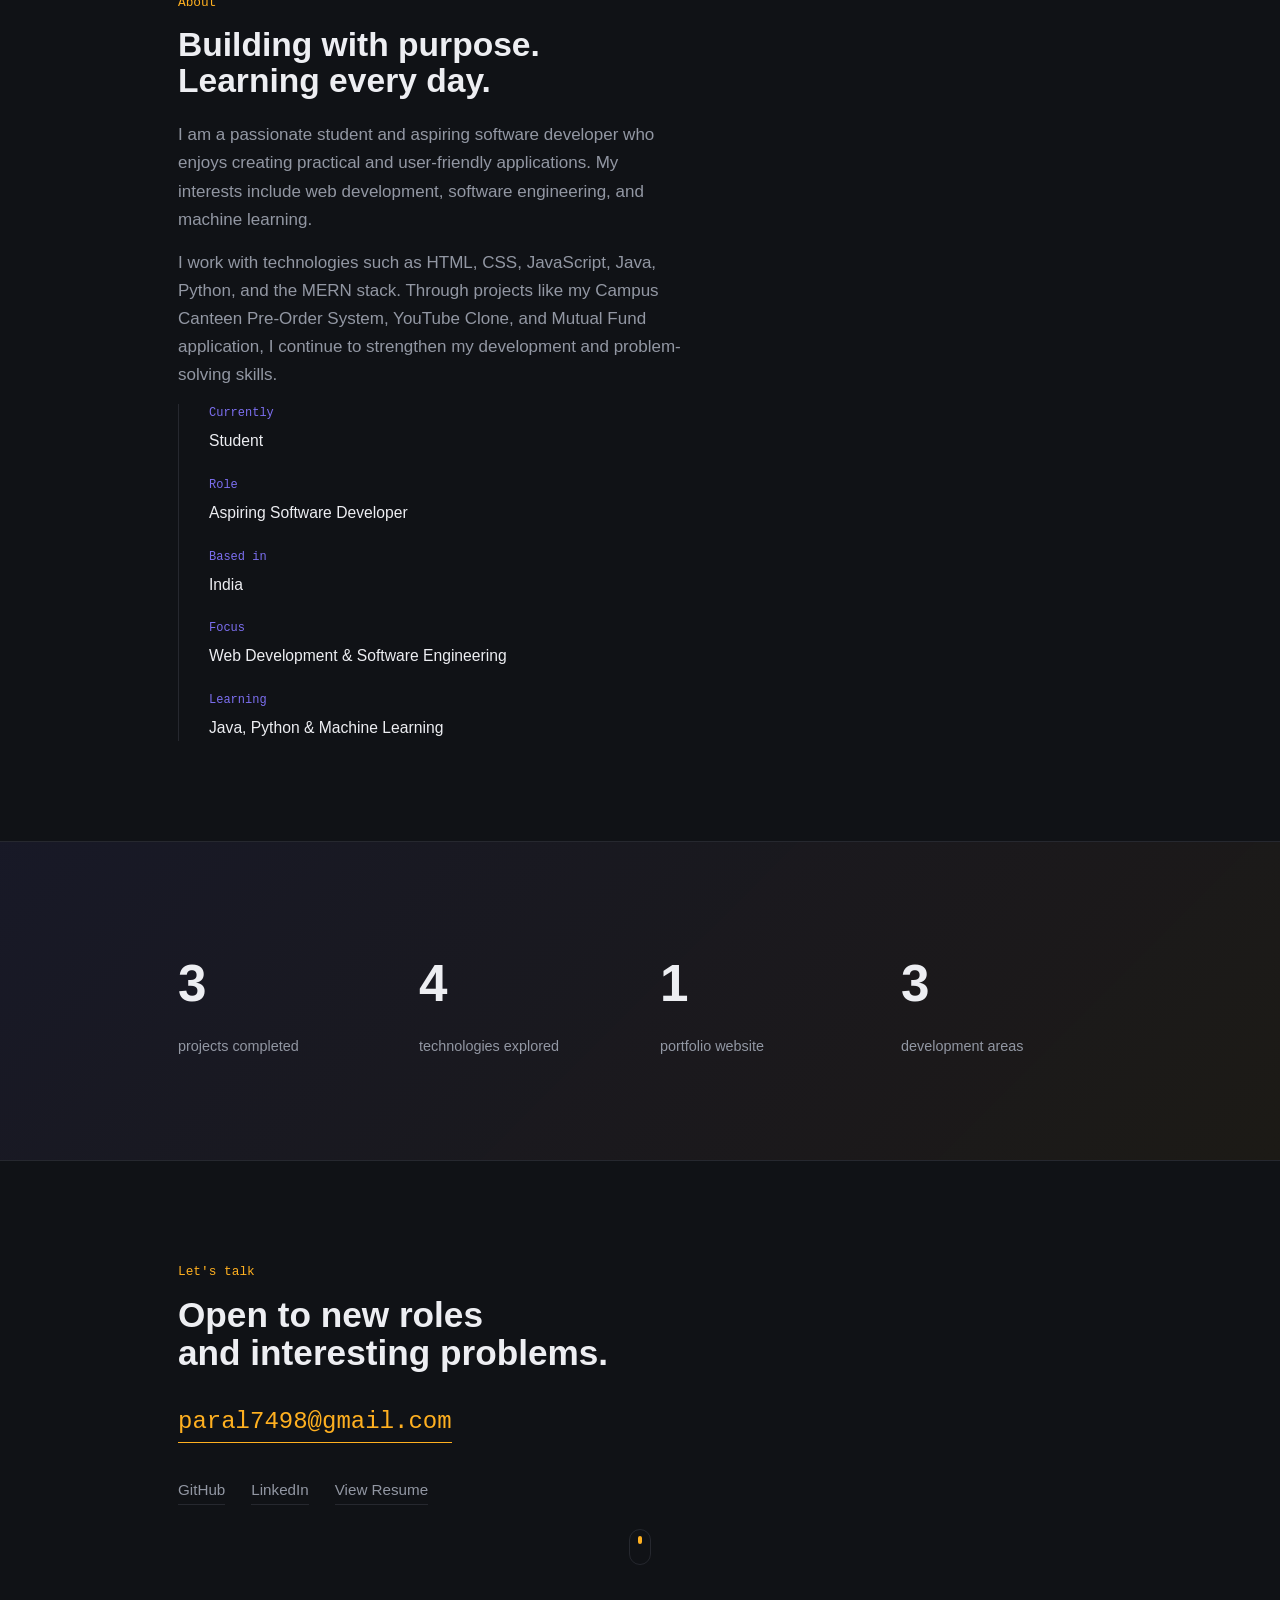
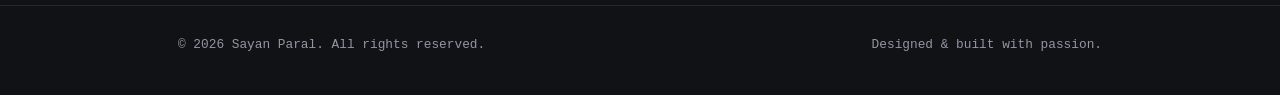
==== commit f8c2ef98: "Update index.html" ====
--- a/index.html
+++ b/index.html
@@ -5,10 +5,9 @@
 <meta name="viewport" content="width=device-width, initial-scale=1.0">
 <title>SAYAN PARAL — Software Engineer & Web Devoloper</title>
 <meta name="description" content="Portfolio of Your Name, software engineer.">
-<link rel="preconnect" href="https://fonts.googleapis.com">
-<link rel="preconnect" href="https://fonts.gstatic.com" crossorigin>
-<link href="https://fonts.googleapis.com/css2?family=Sora:wght@400;500;600;700;800&family=Work+Sans:wght@400;500&family=JetBrains+Mono:wght@400;500&display=swap" rel="stylesheet">
-<link rel="stylesheet" href="style.css">
+ <link rel="icon" type="image/png" href="favicon.png">
+
+    <link rel="stylesheet" href="style.css">
 </head>
 <body>
 
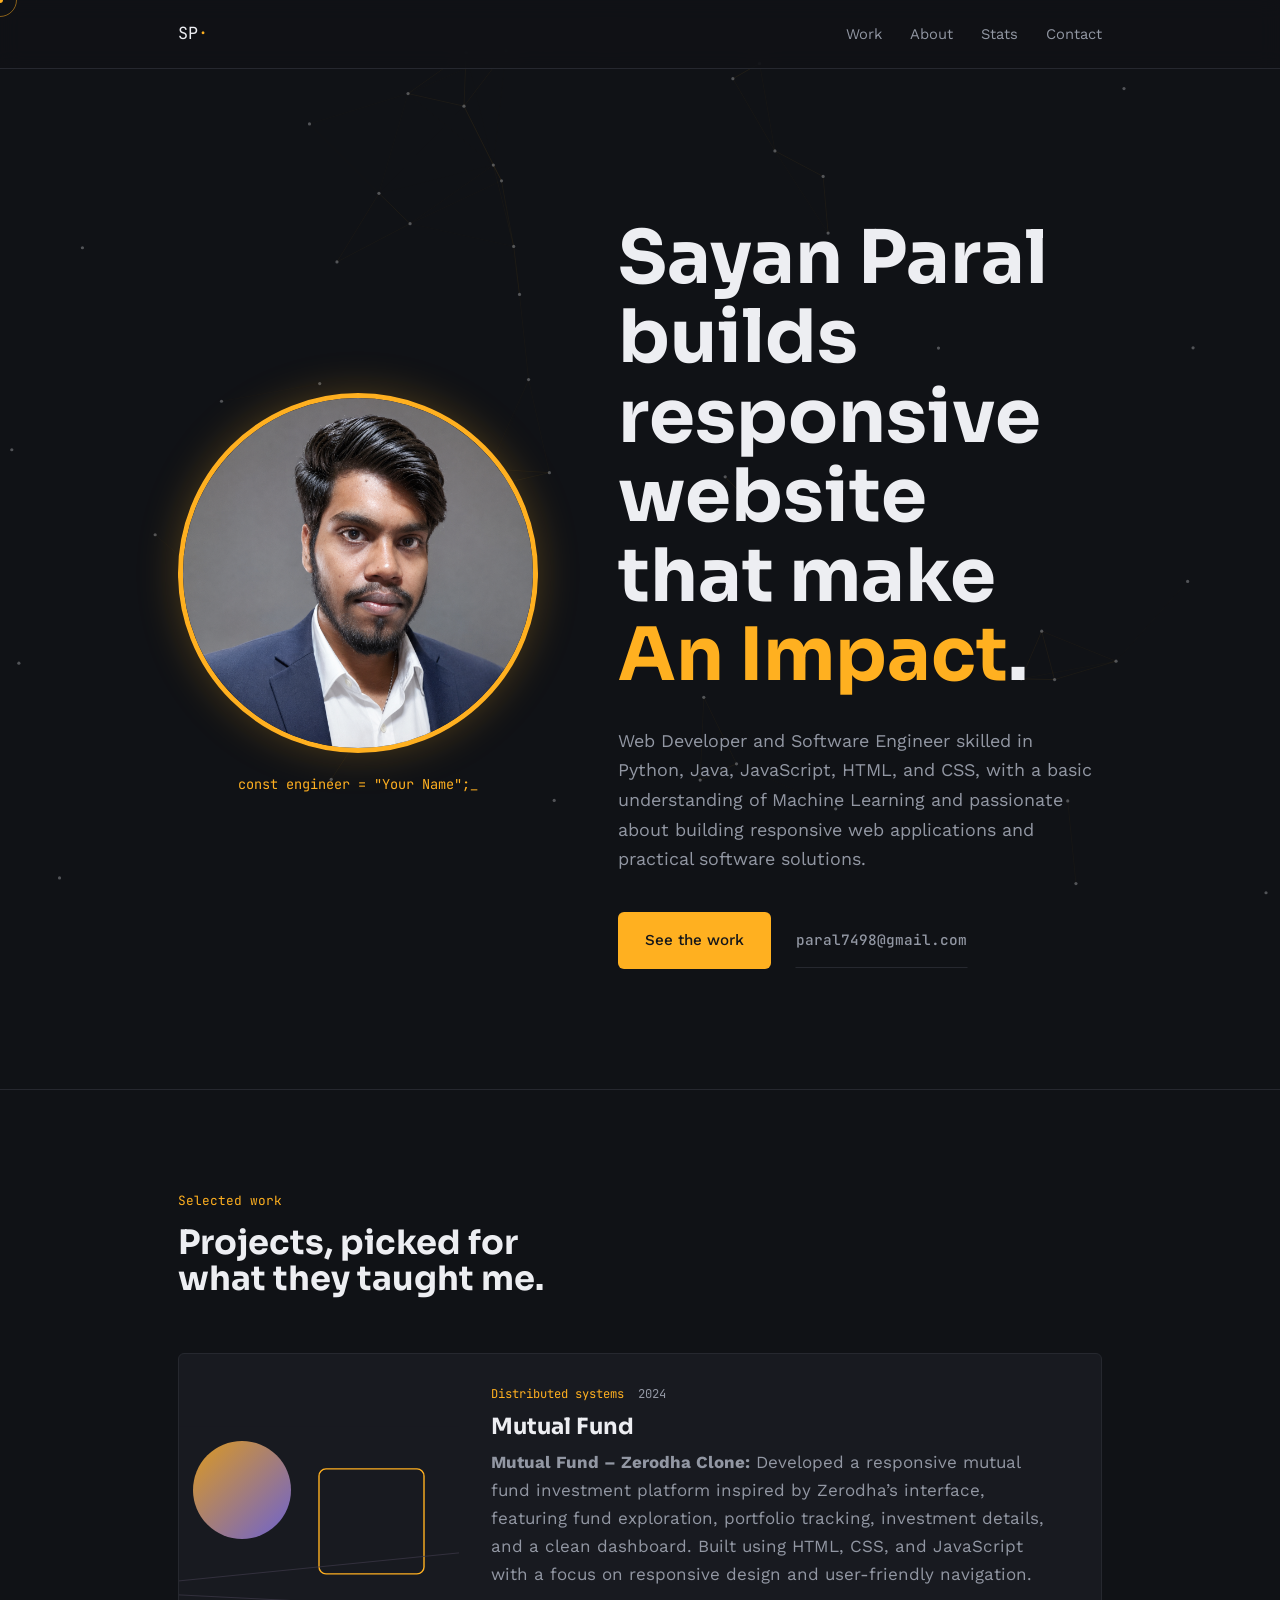
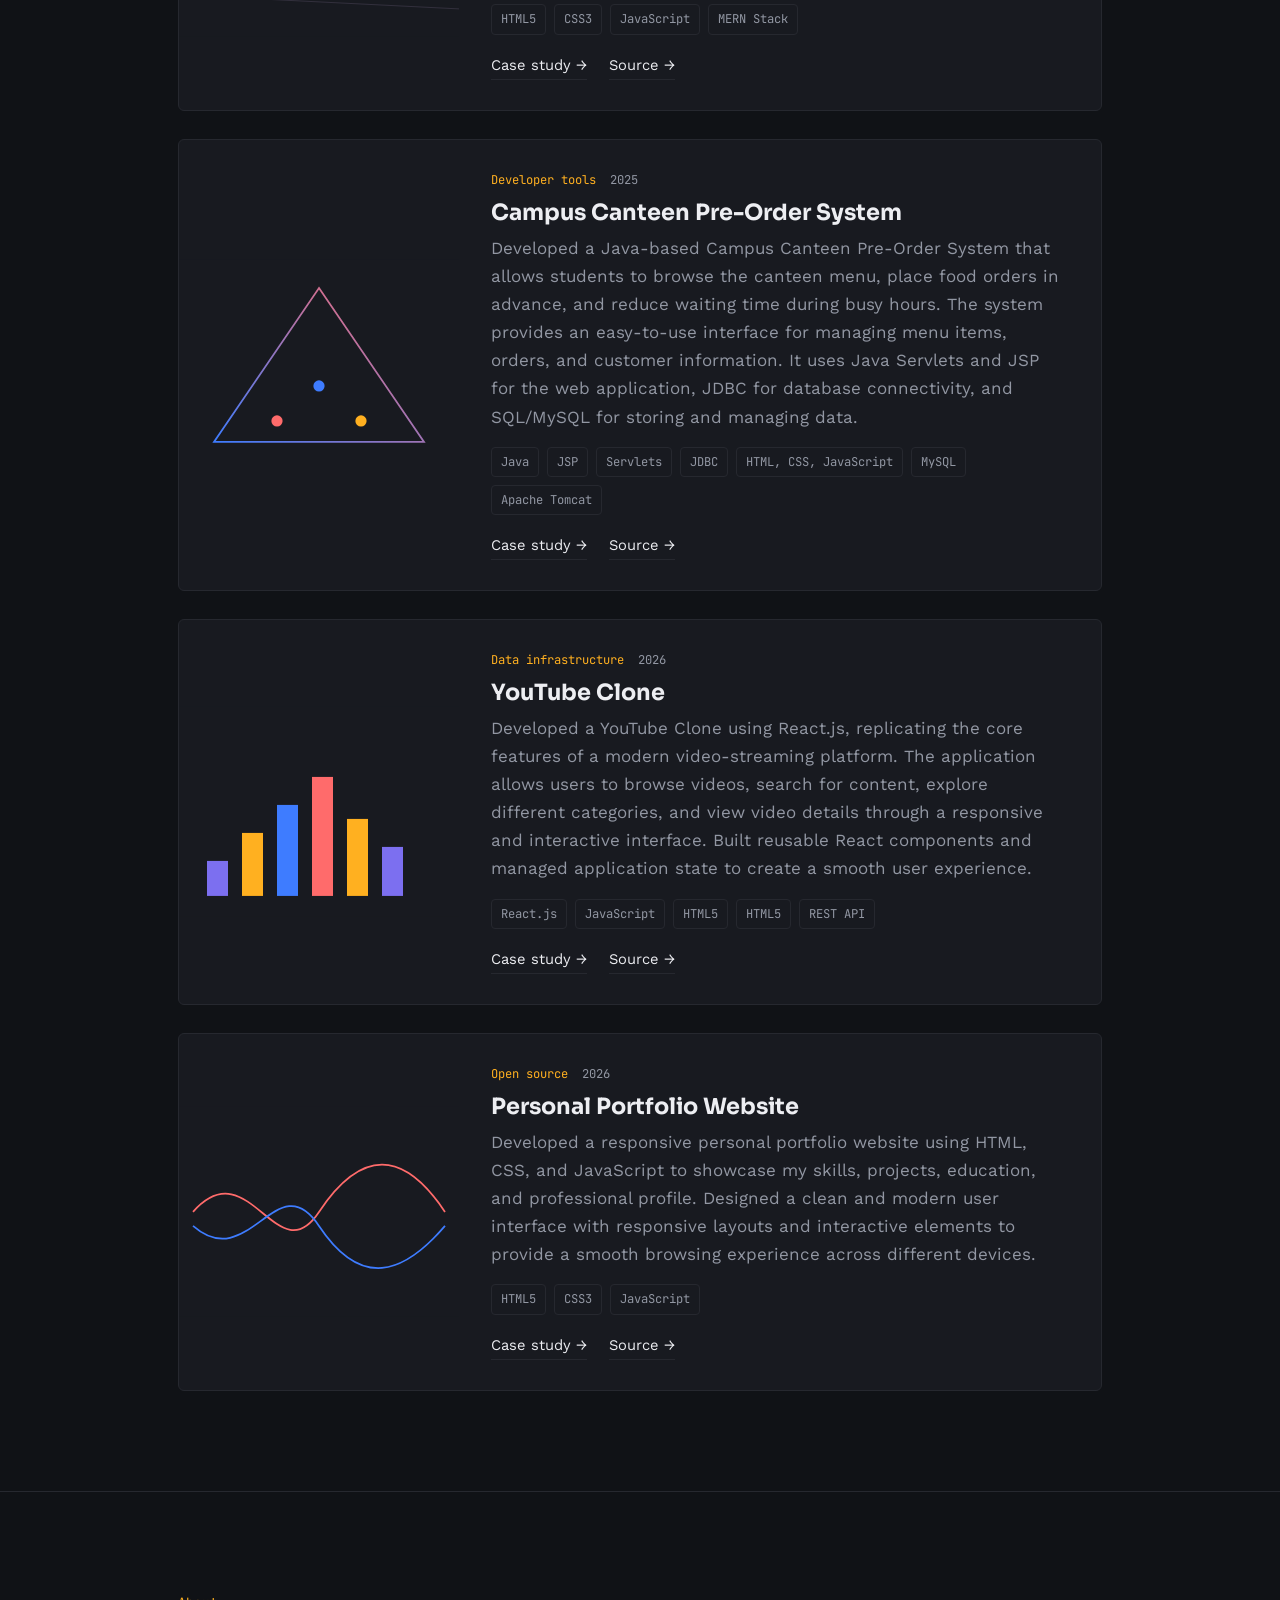
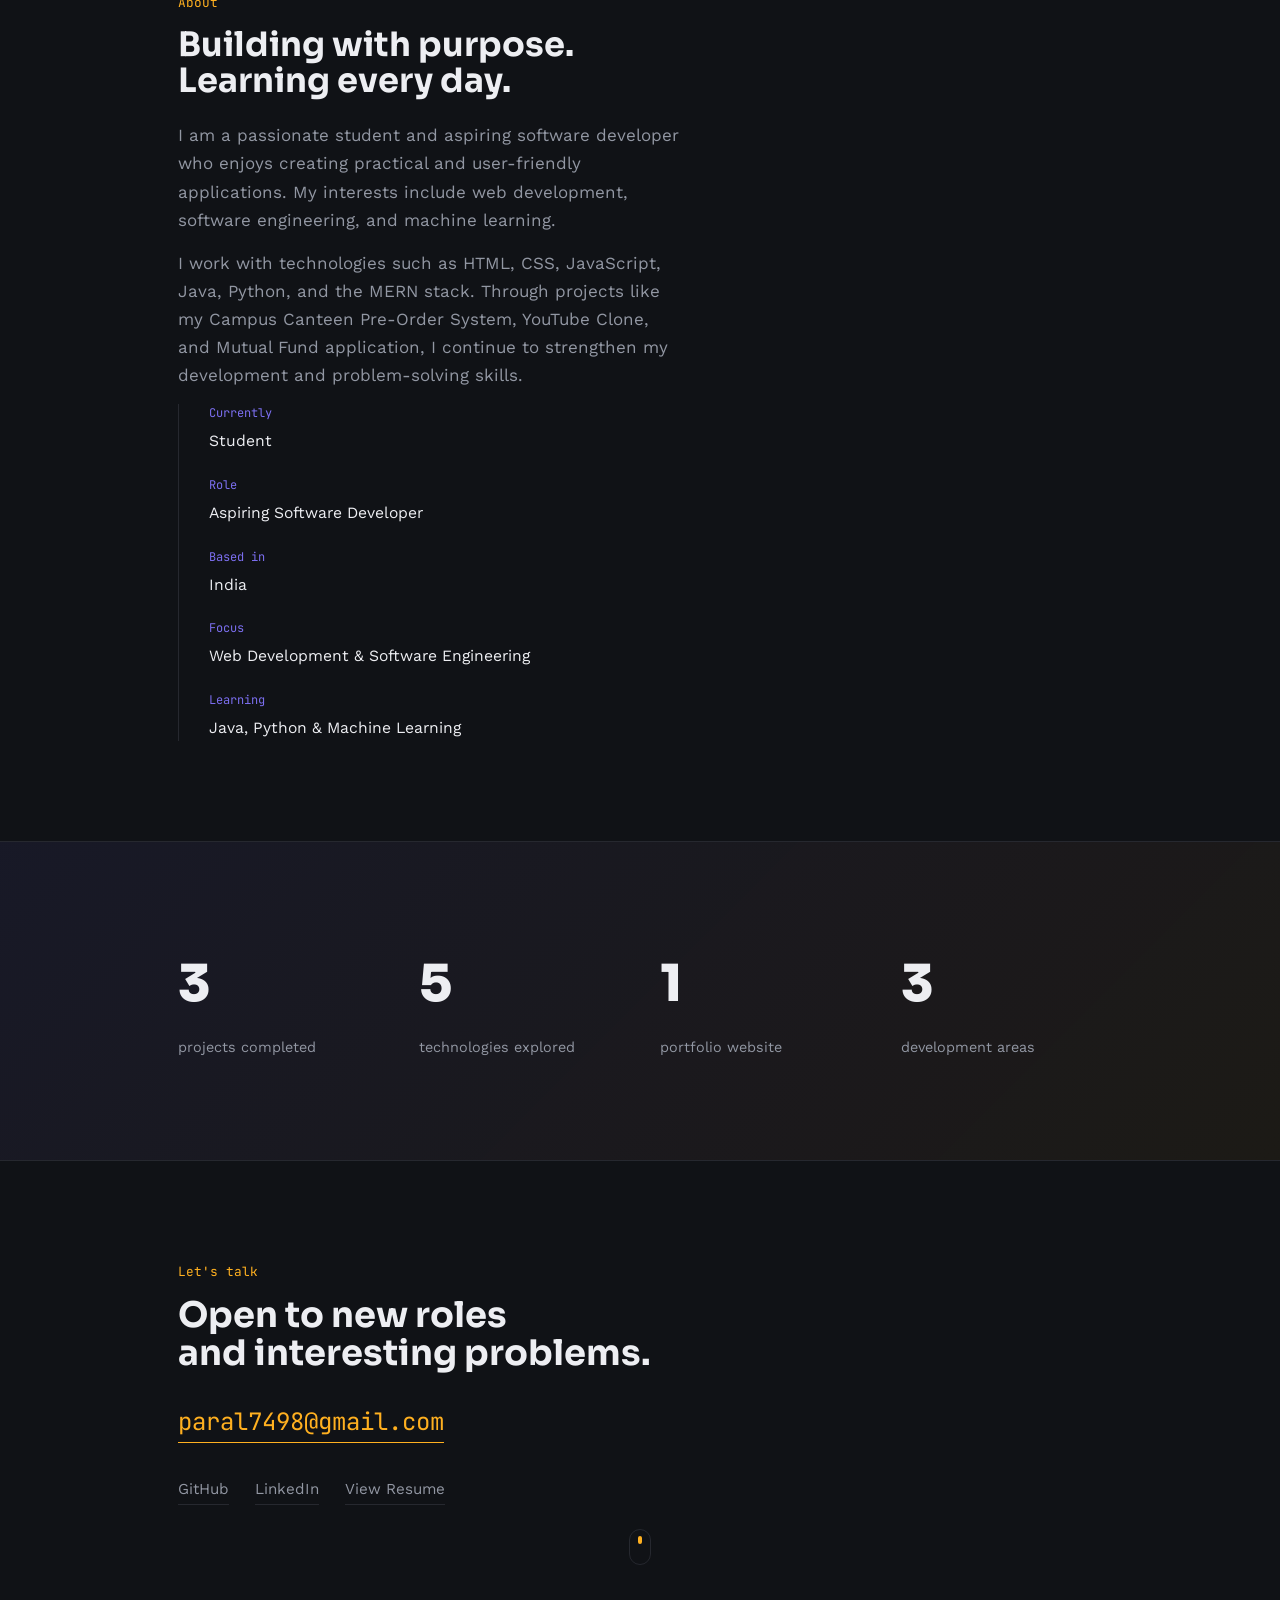
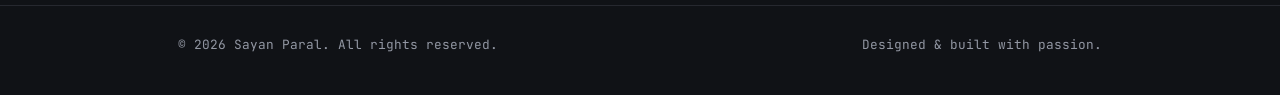
==== commit bf9835d4: "Enhance index.html with font preconnect and styles Added preconnect links for Google Fonts and updat" ====
--- a/index.html
+++ b/index.html
@@ -5,9 +5,12 @@
 <meta name="viewport" content="width=device-width, initial-scale=1.0">
 <title>SAYAN PARAL — Software Engineer & Web Devoloper</title>
 <meta name="description" content="Portfolio of Your Name, software engineer.">
- <link rel="icon" type="image/png" href="favicon.png">
-
-    <link rel="stylesheet" href="style.css">
+<link rel="icon" type="image/png" href="favicon.png">
+<link rel="stylesheet" href="style.css">
+<link rel="preconnect" href="https://fonts.googleapis.com">
+<link rel="preconnect" href="https://fonts.gstatic.com" crossorigin>
+<link href="https://fonts.googleapis.com/css2?family=Sora:wght@400;500;600;700;800&family=Work+Sans:wght@400;500&family=JetBrains+Mono:wght@400;500&display=swap" rel="stylesheet">
+<link rel="stylesheet" href="style.css">
 </head>
 <body>
 
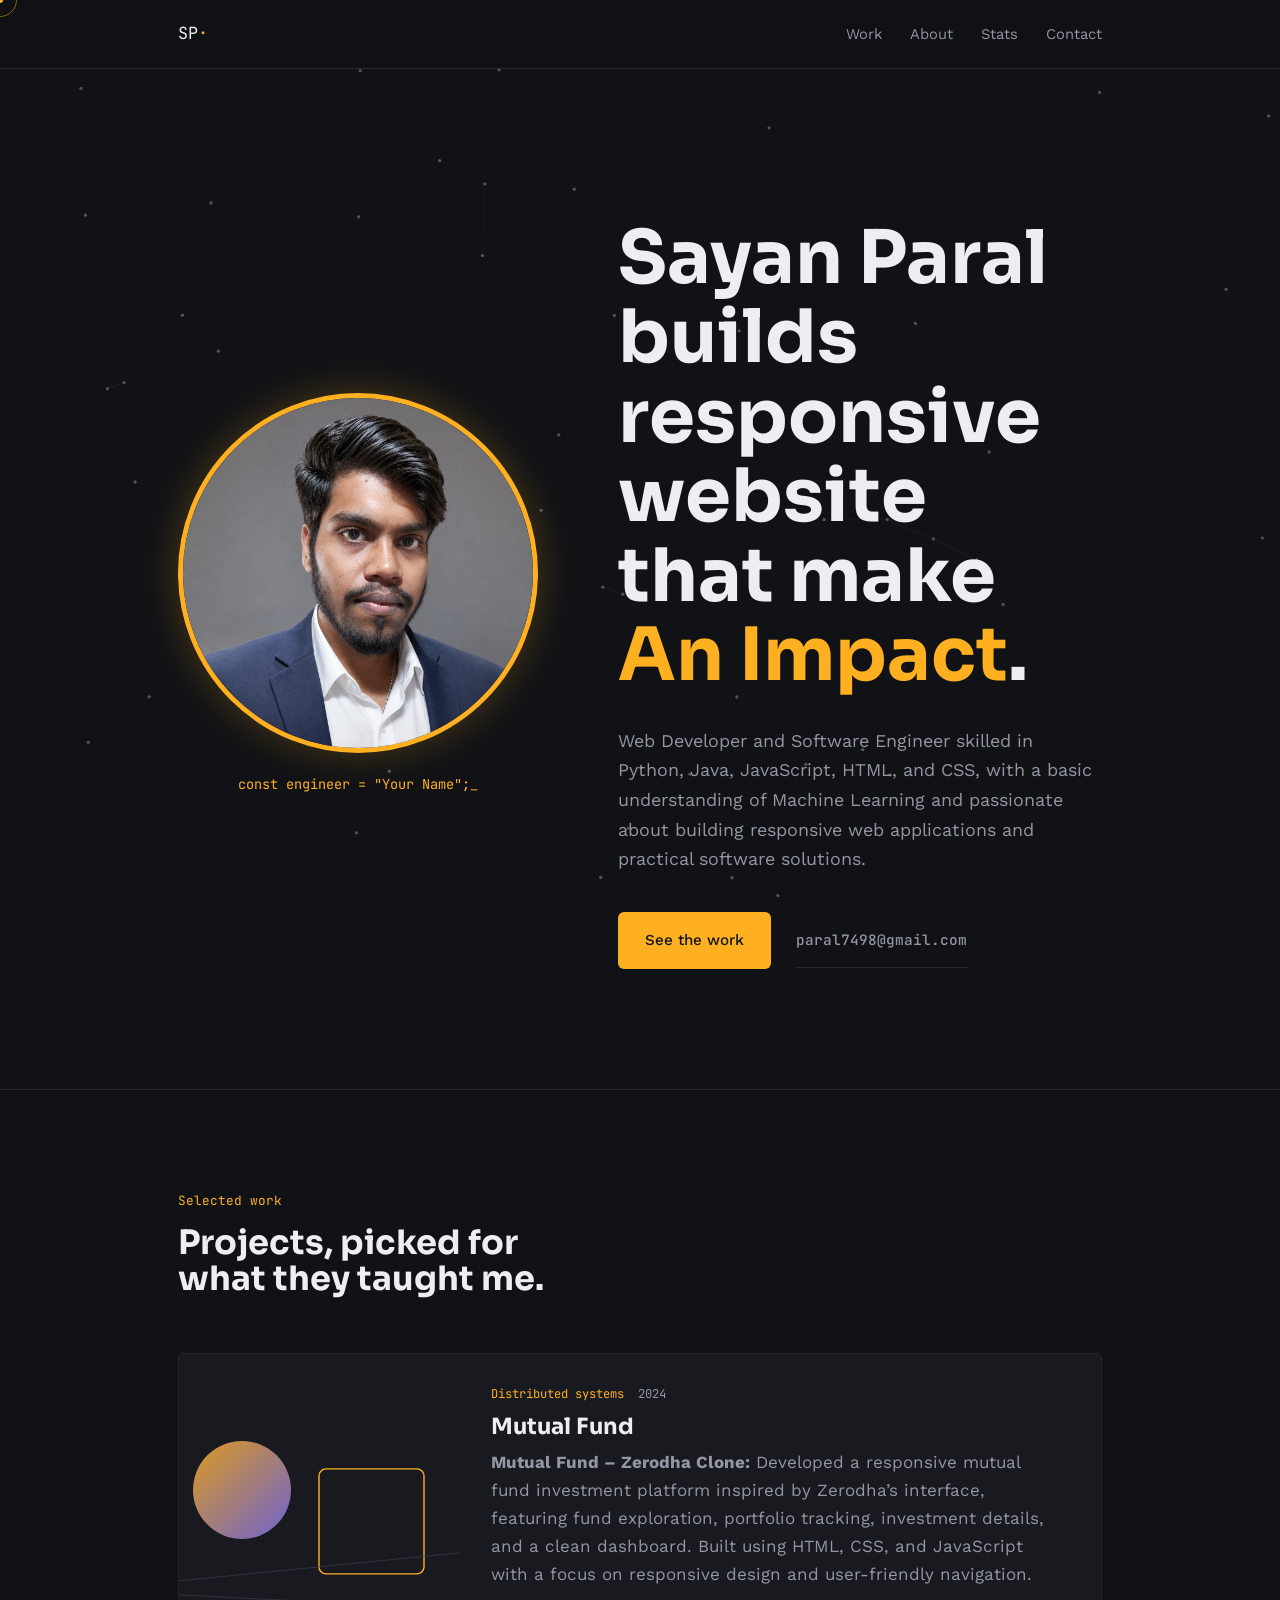
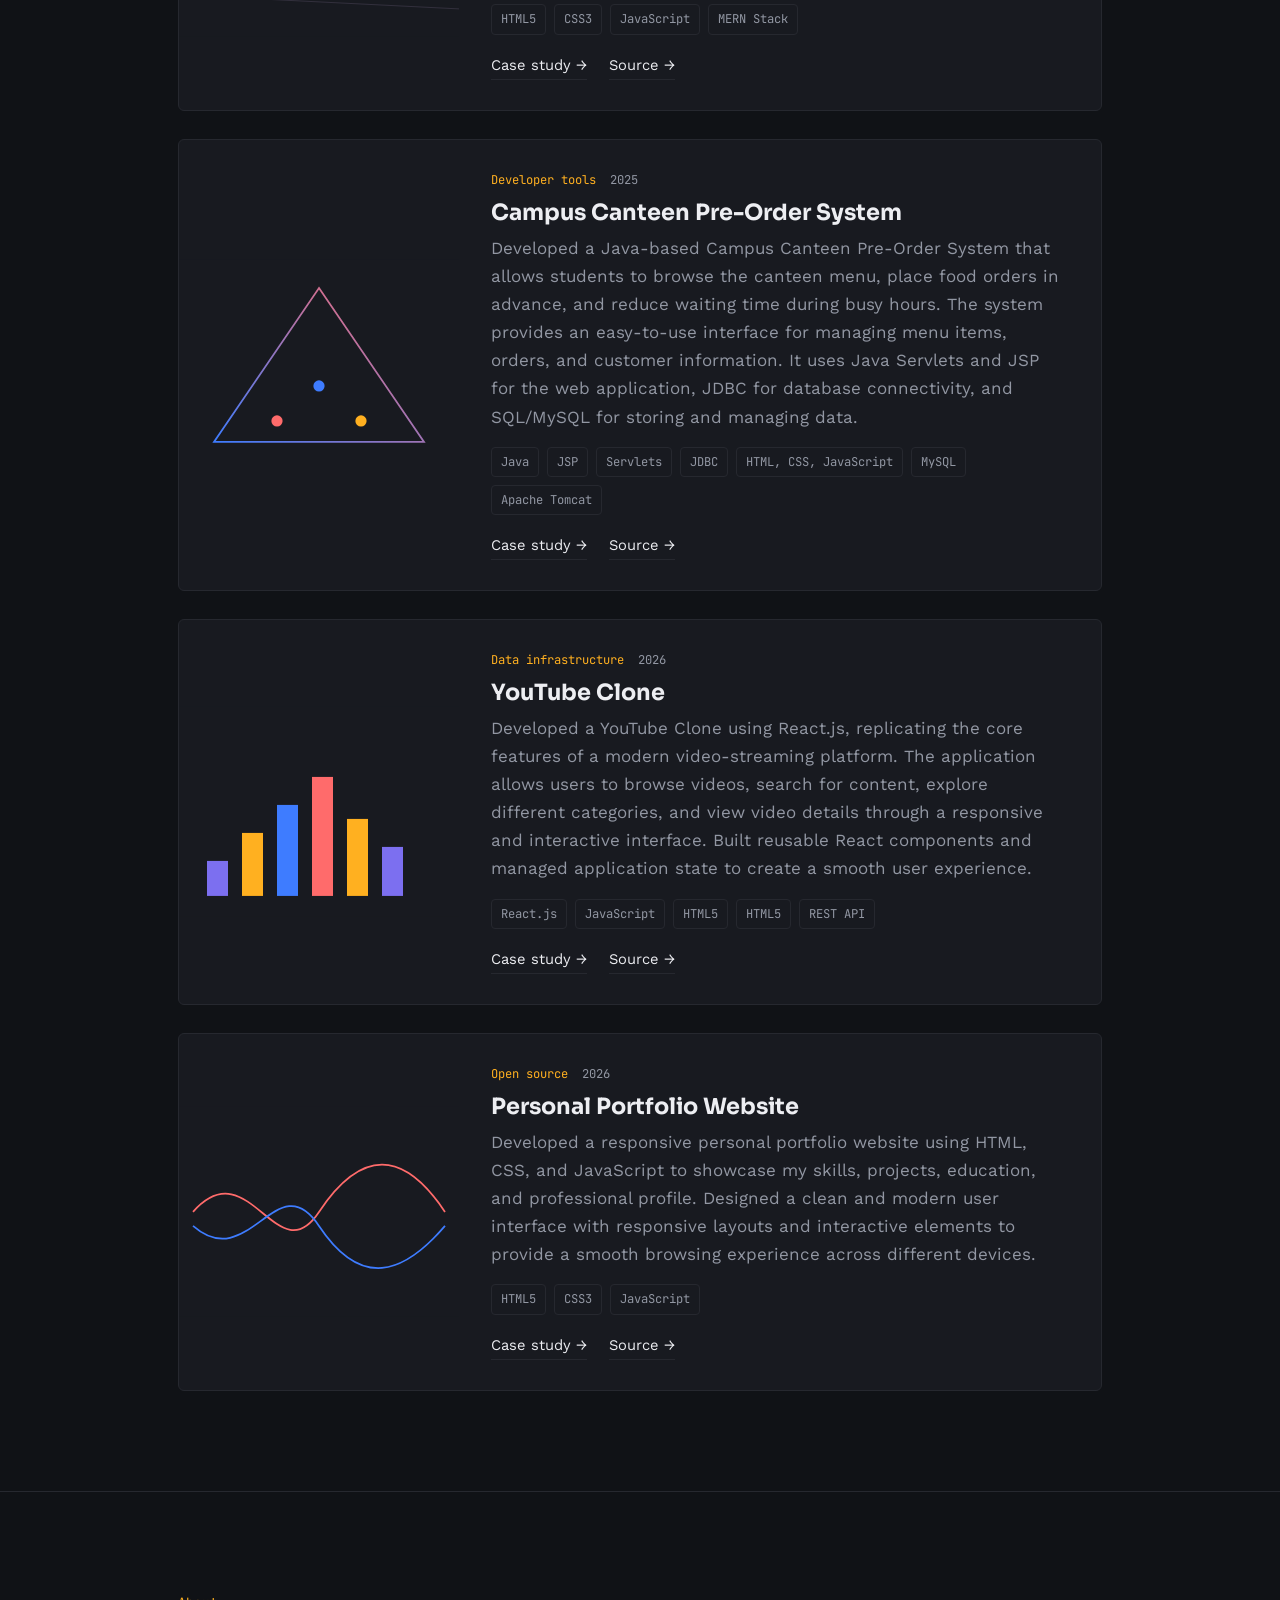
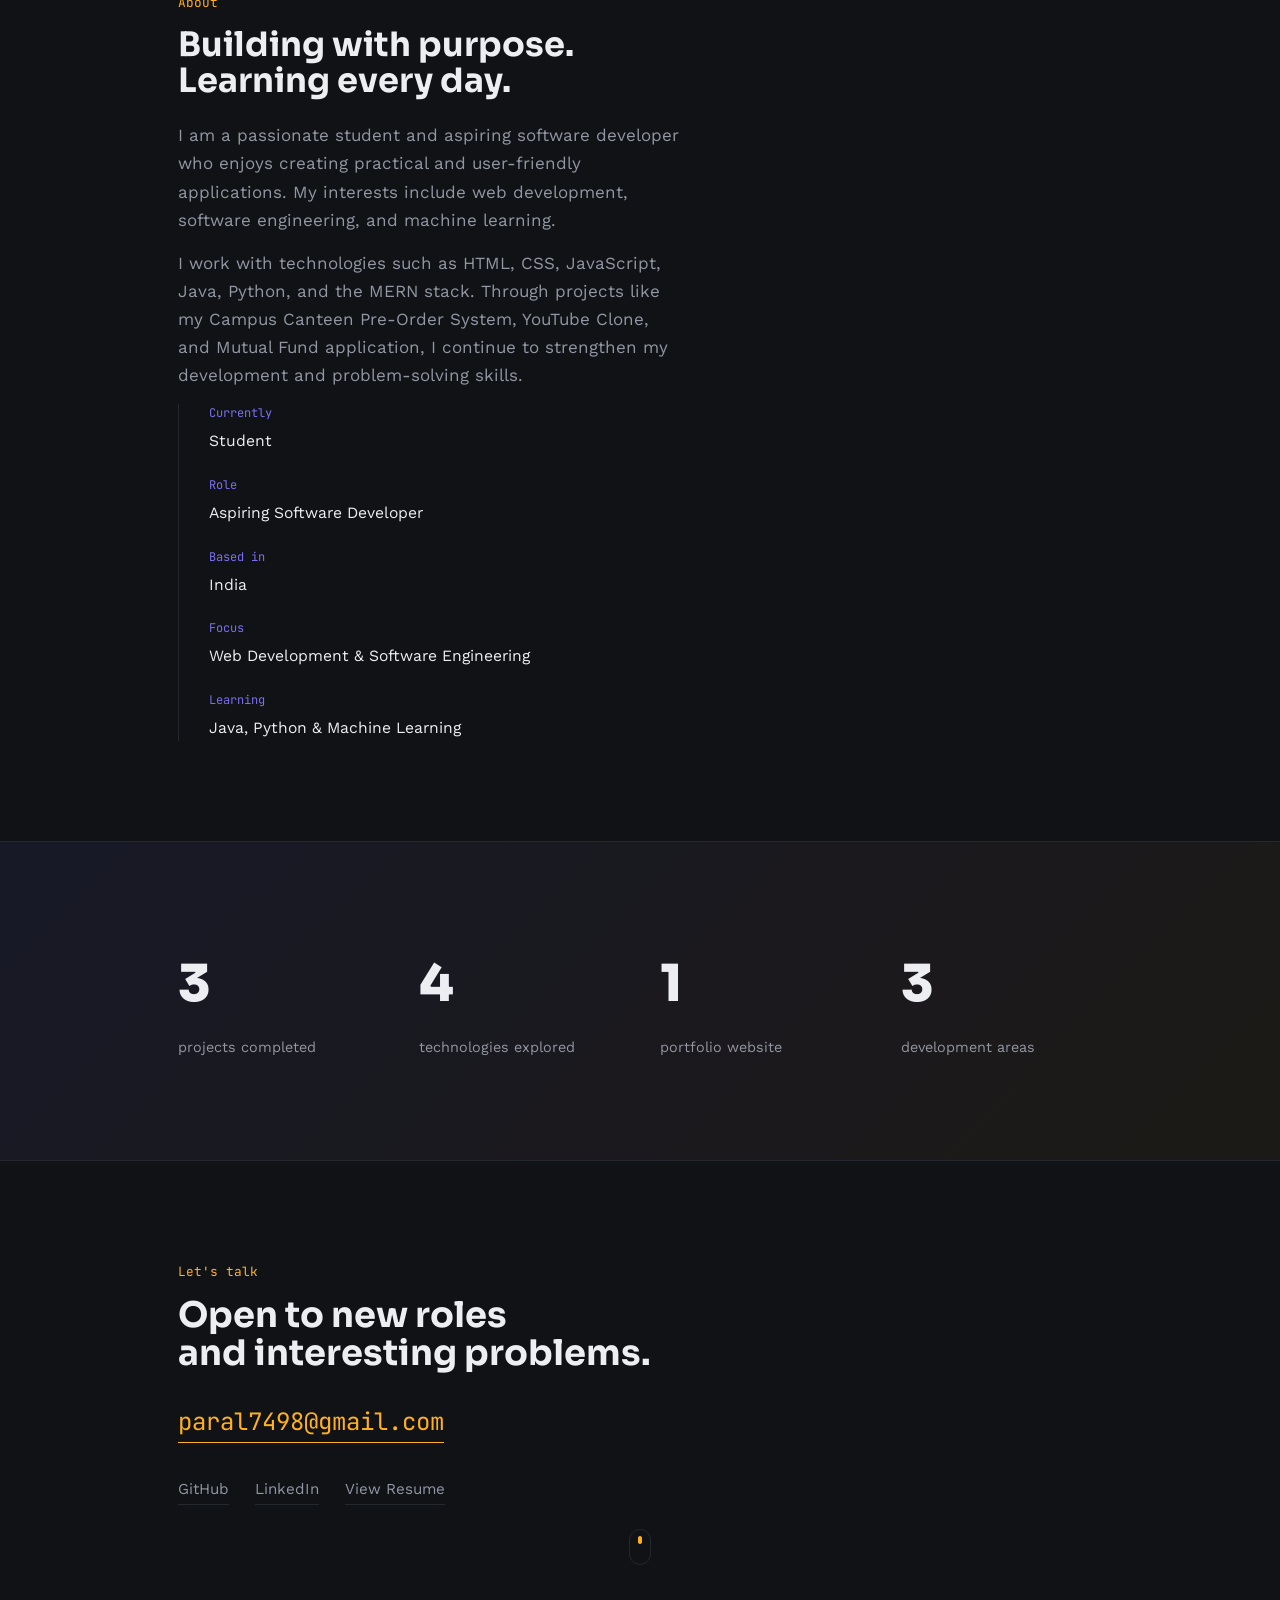
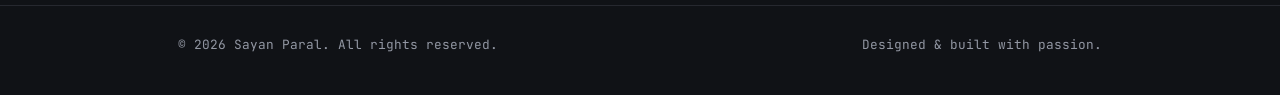
==== commit bfa60141: "Change favicon to JPEG format and add apple-touch-icon Updated favicon link and added apple-touch-ic" ====
--- a/index.html
+++ b/index.html
@@ -5,8 +5,8 @@
 <meta name="viewport" content="width=device-width, initial-scale=1.0">
 <title>SAYAN PARAL — Software Engineer & Web Devoloper</title>
 <meta name="description" content="Portfolio of Your Name, software engineer.">
-<link rel="icon" type="image/png" href="favicon.png">
-<link rel="stylesheet" href="style.css">
+<link href="./favicon.jpeg" rel="icon">
+<link href="./favicon.jpeg" rel="apple-touch-icon">
 <link rel="preconnect" href="https://fonts.googleapis.com">
 <link rel="preconnect" href="https://fonts.gstatic.com" crossorigin>
 <link href="https://fonts.googleapis.com/css2?family=Sora:wght@400;500;600;700;800&family=Work+Sans:wght@400;500&family=JetBrains+Mono:wght@400;500&display=swap" rel="stylesheet">
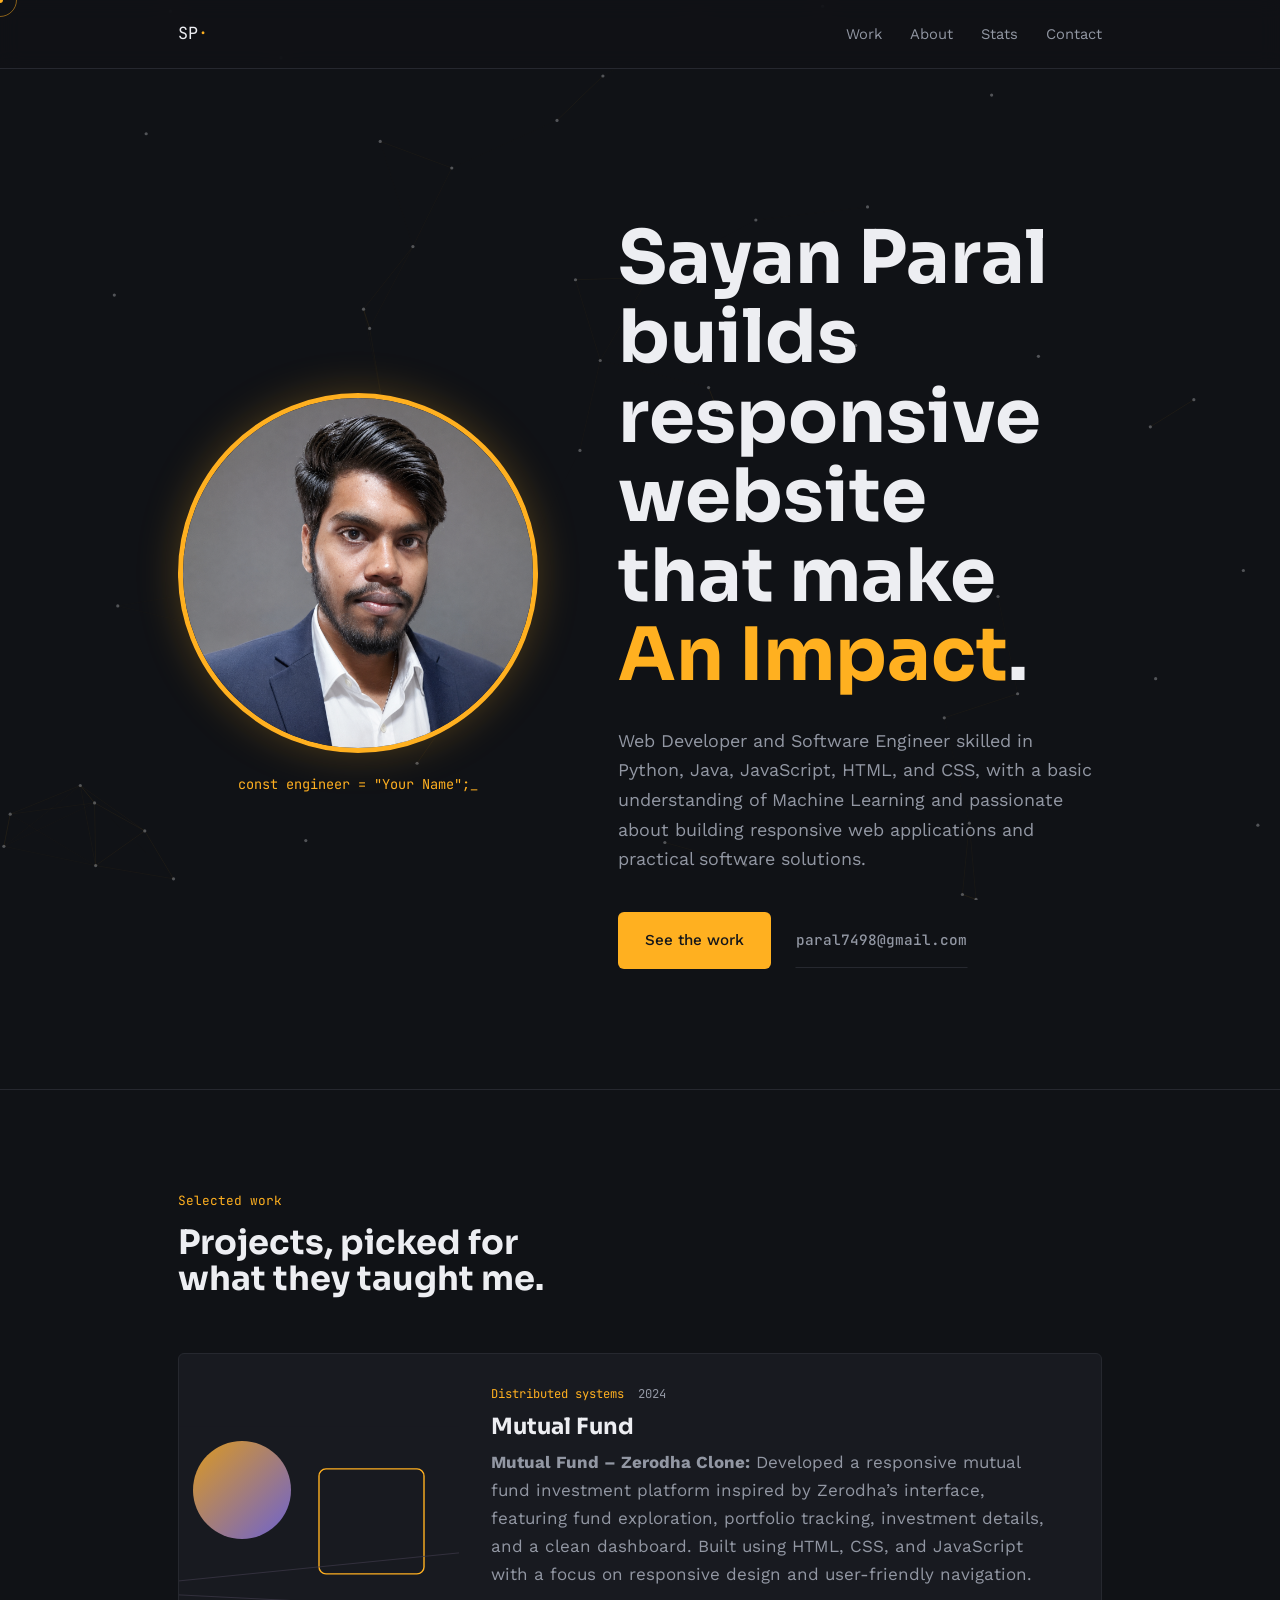
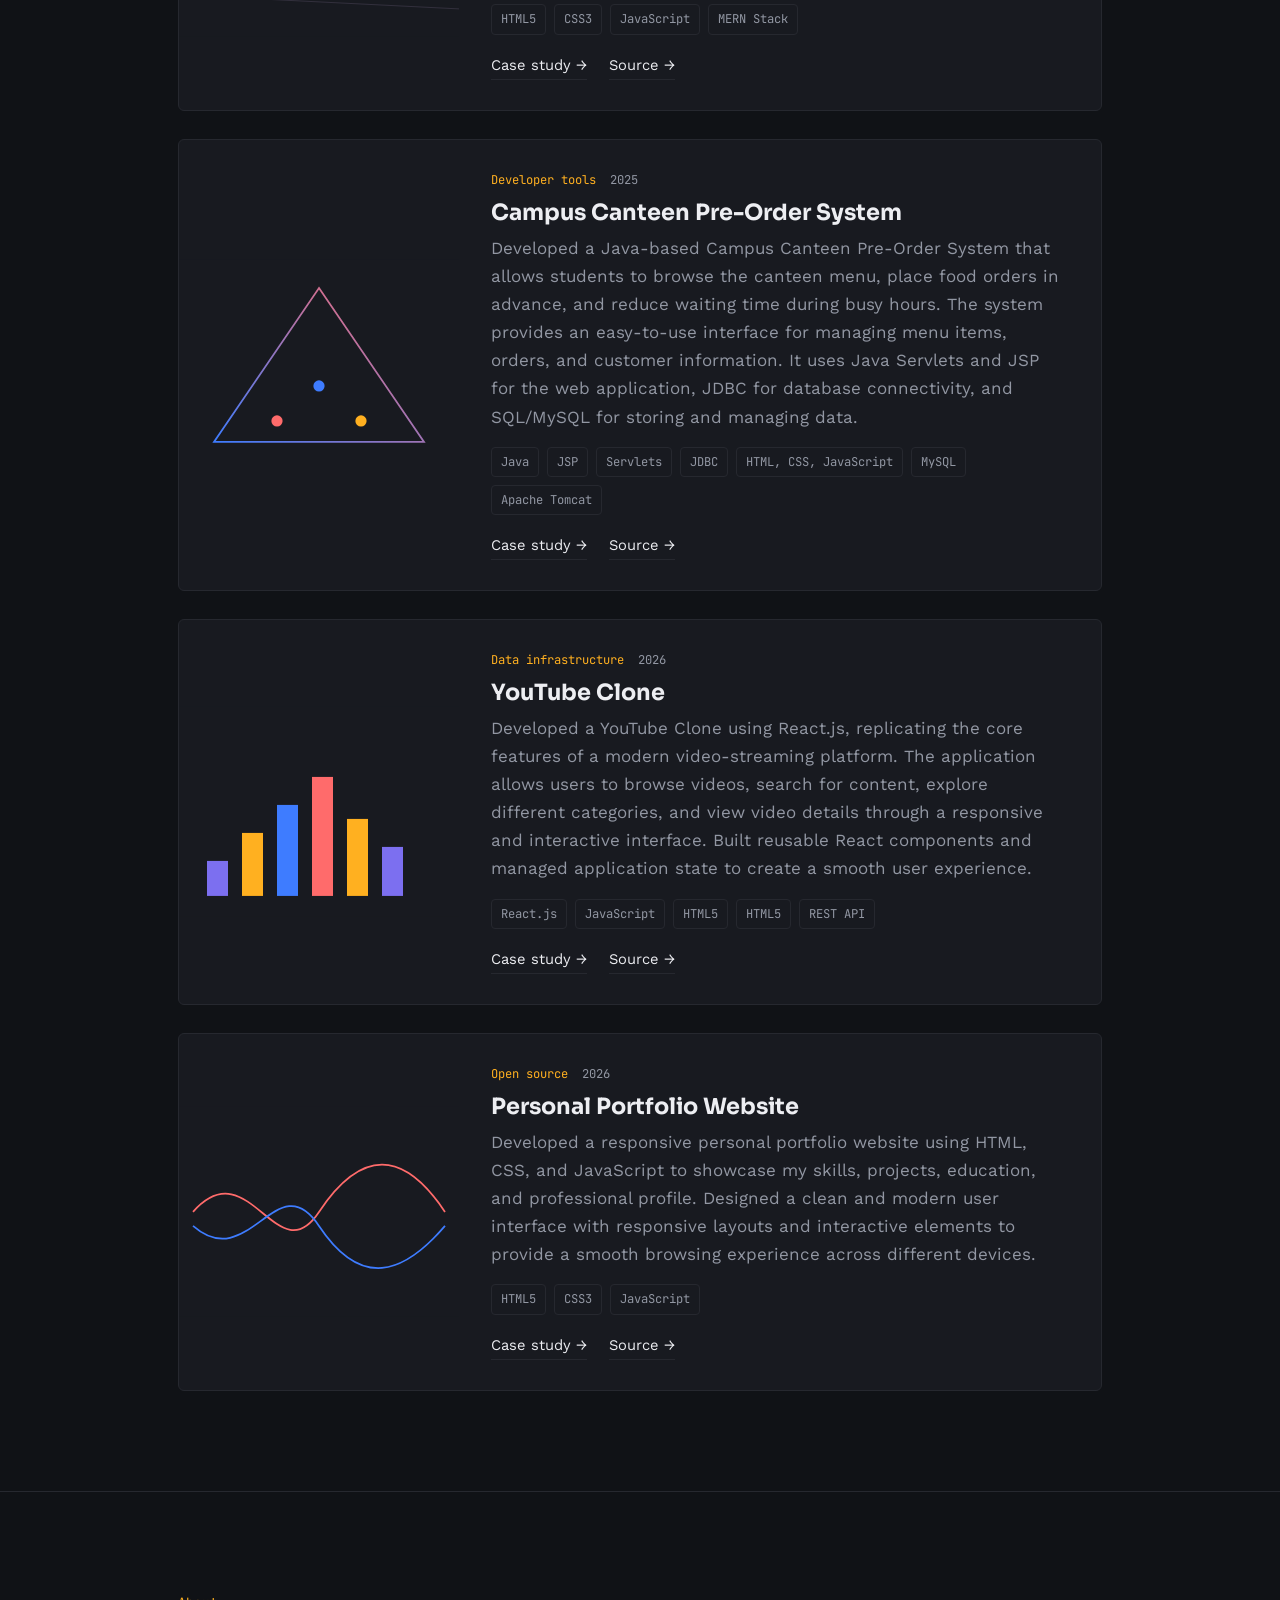
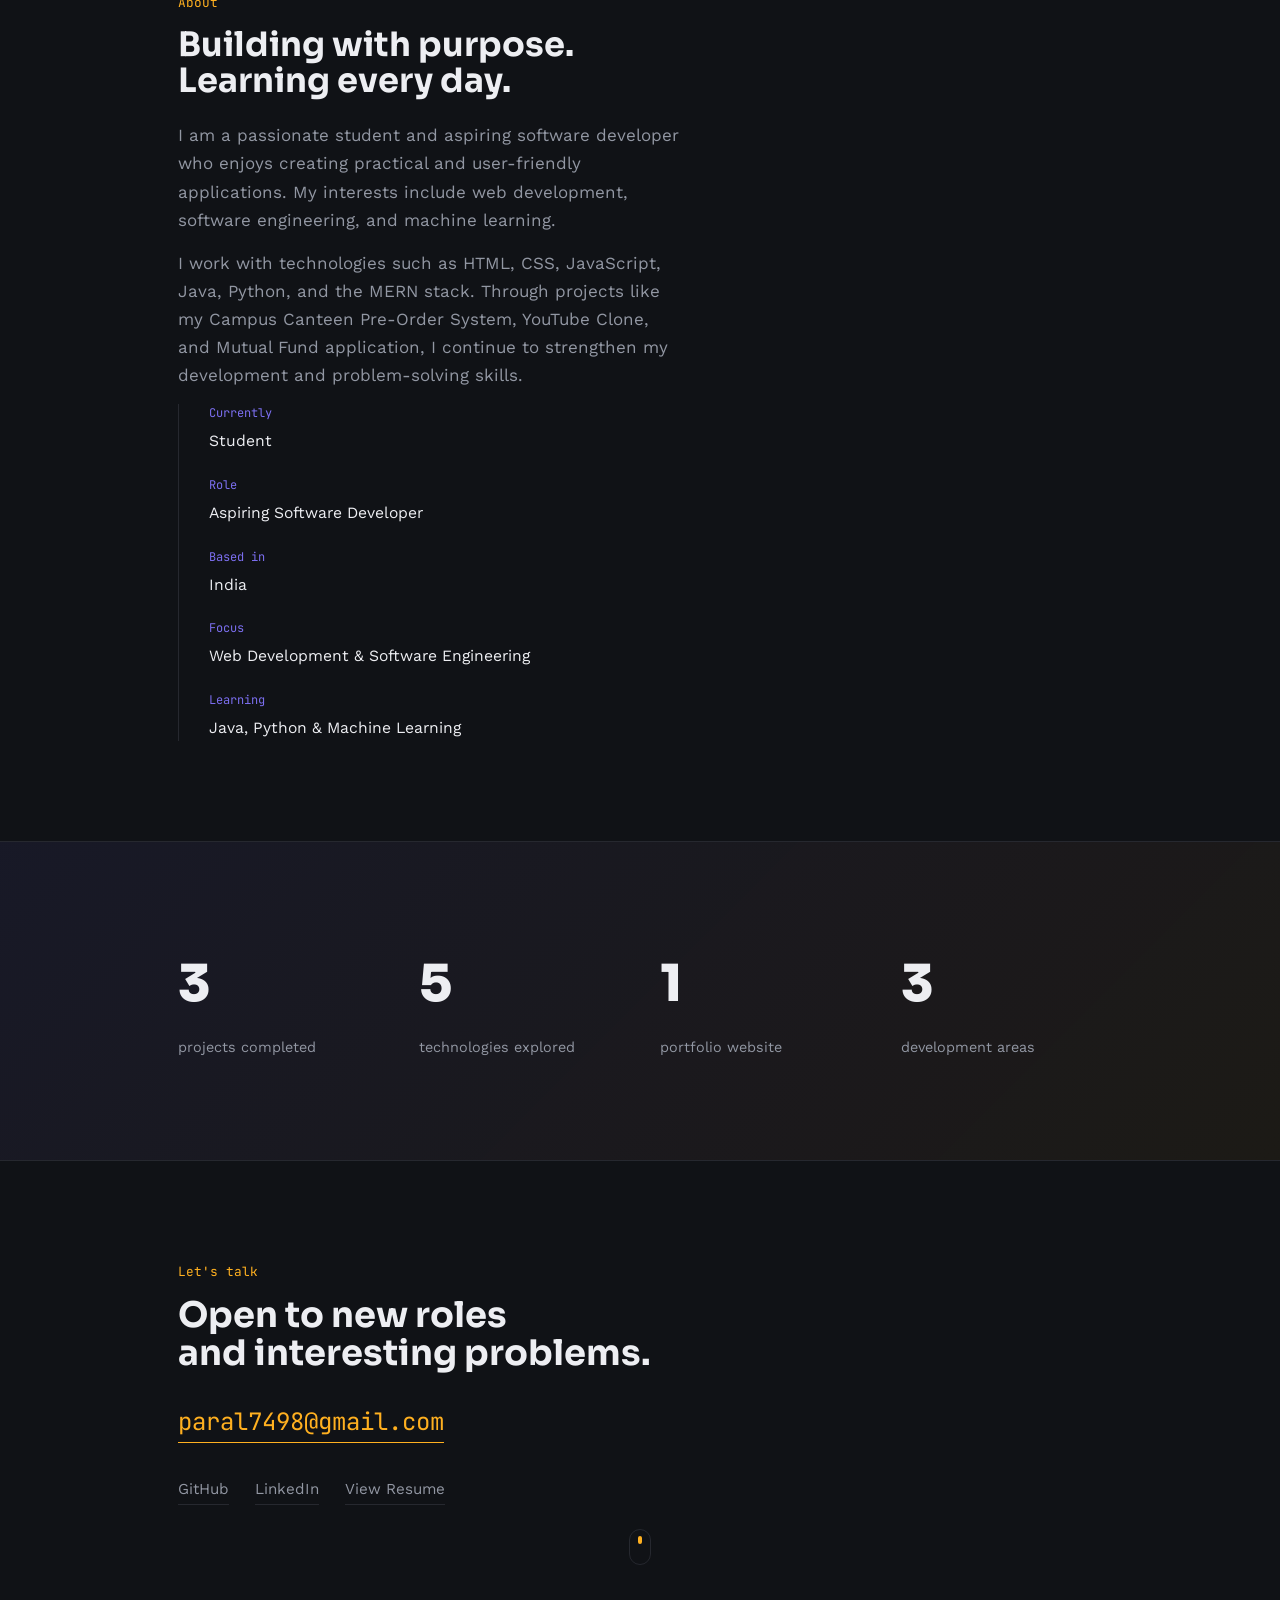
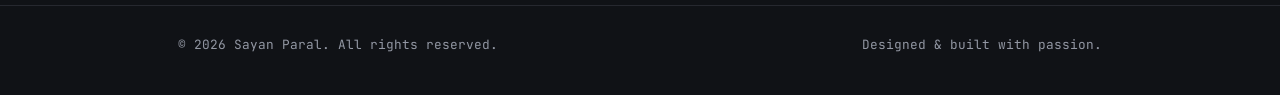
==== commit 45f950c1: "Update index.html" ====
--- a/index.html
+++ b/index.html
@@ -5,8 +5,8 @@
 <meta name="viewport" content="width=device-width, initial-scale=1.0">
 <title>SAYAN PARAL — Software Engineer & Web Devoloper</title>
 <meta name="description" content="Portfolio of Your Name, software engineer.">
-<link href="./favicon.jpeg" rel="icon">
-<link href="./favicon.jpeg" rel="apple-touch-icon">
+<link href="./favicon.png" rel="icon">
+<link href="./favicon.png" rel="apple-touch-icon">
 <link rel="preconnect" href="https://fonts.googleapis.com">
 <link rel="preconnect" href="https://fonts.gstatic.com" crossorigin>
 <link href="https://fonts.googleapis.com/css2?family=Sora:wght@400;500;600;700;800&family=Work+Sans:wght@400;500&family=JetBrains+Mono:wght@400;500&display=swap" rel="stylesheet">
